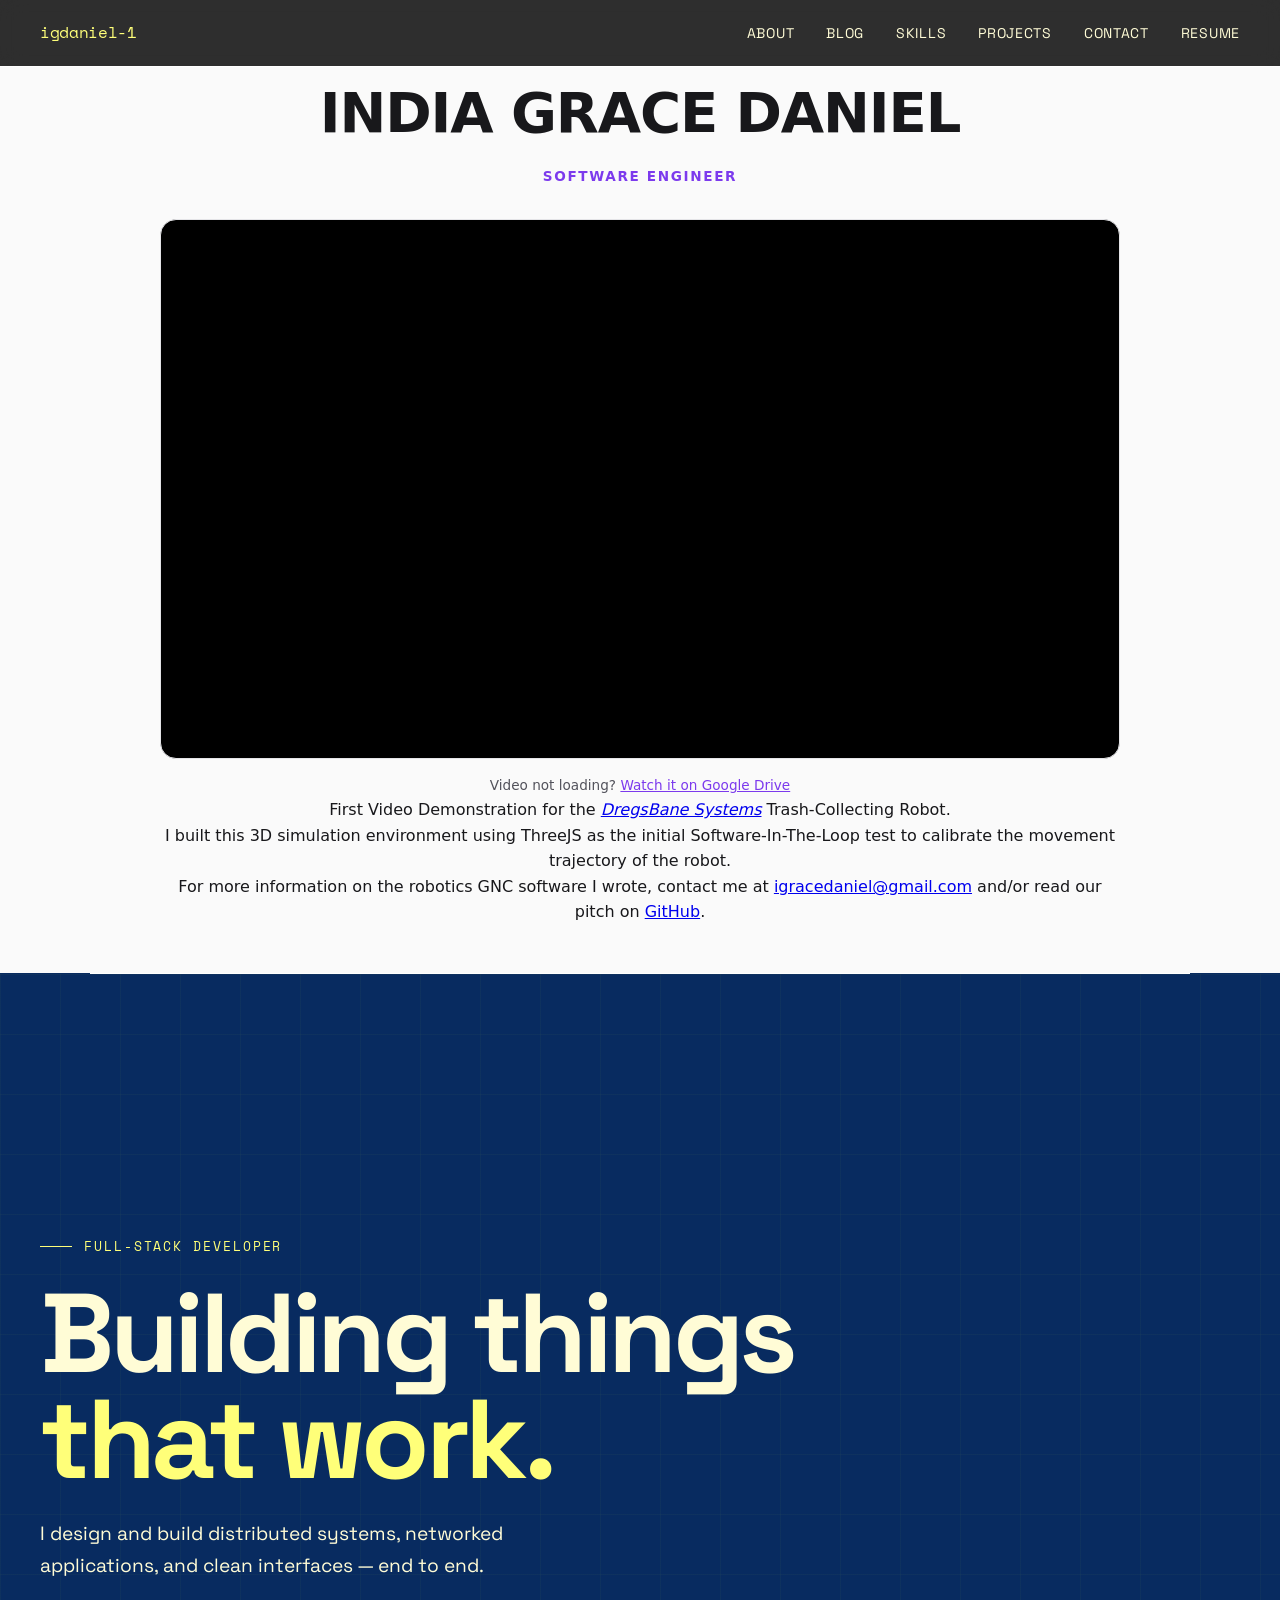
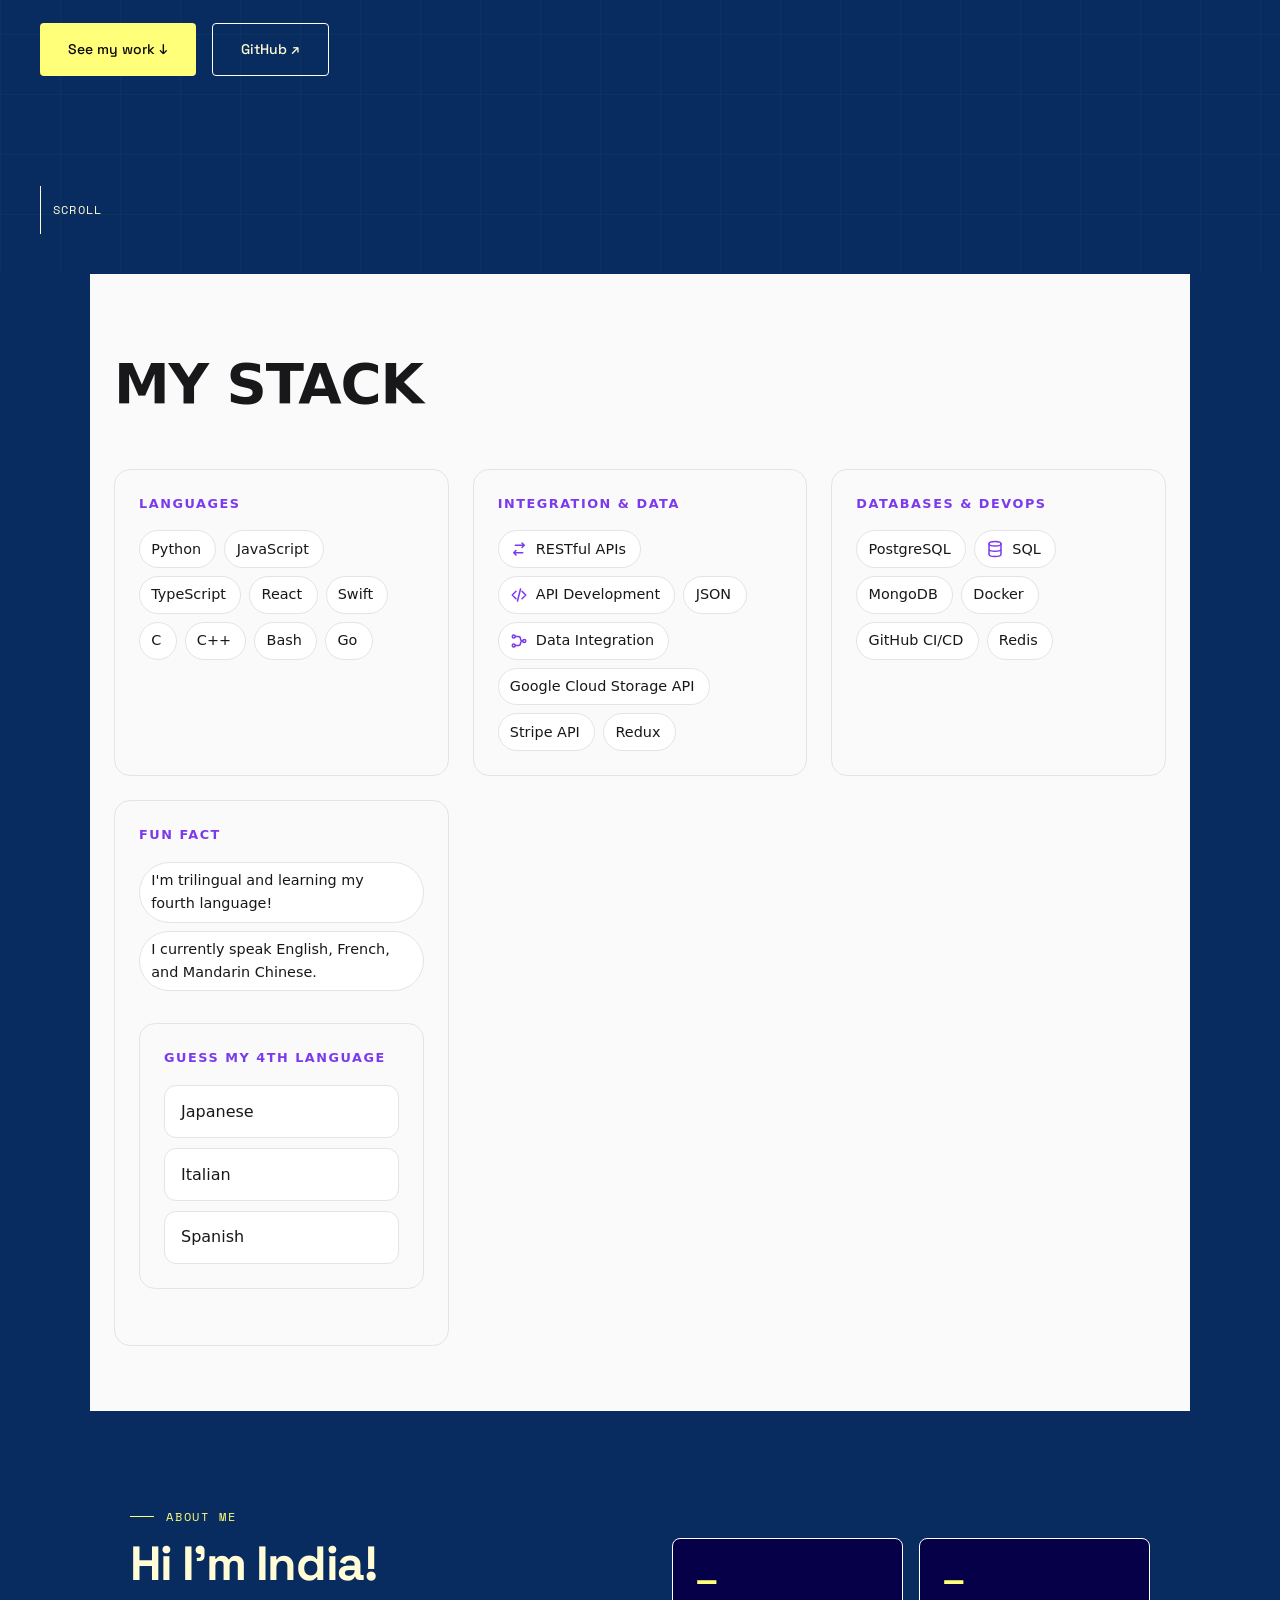
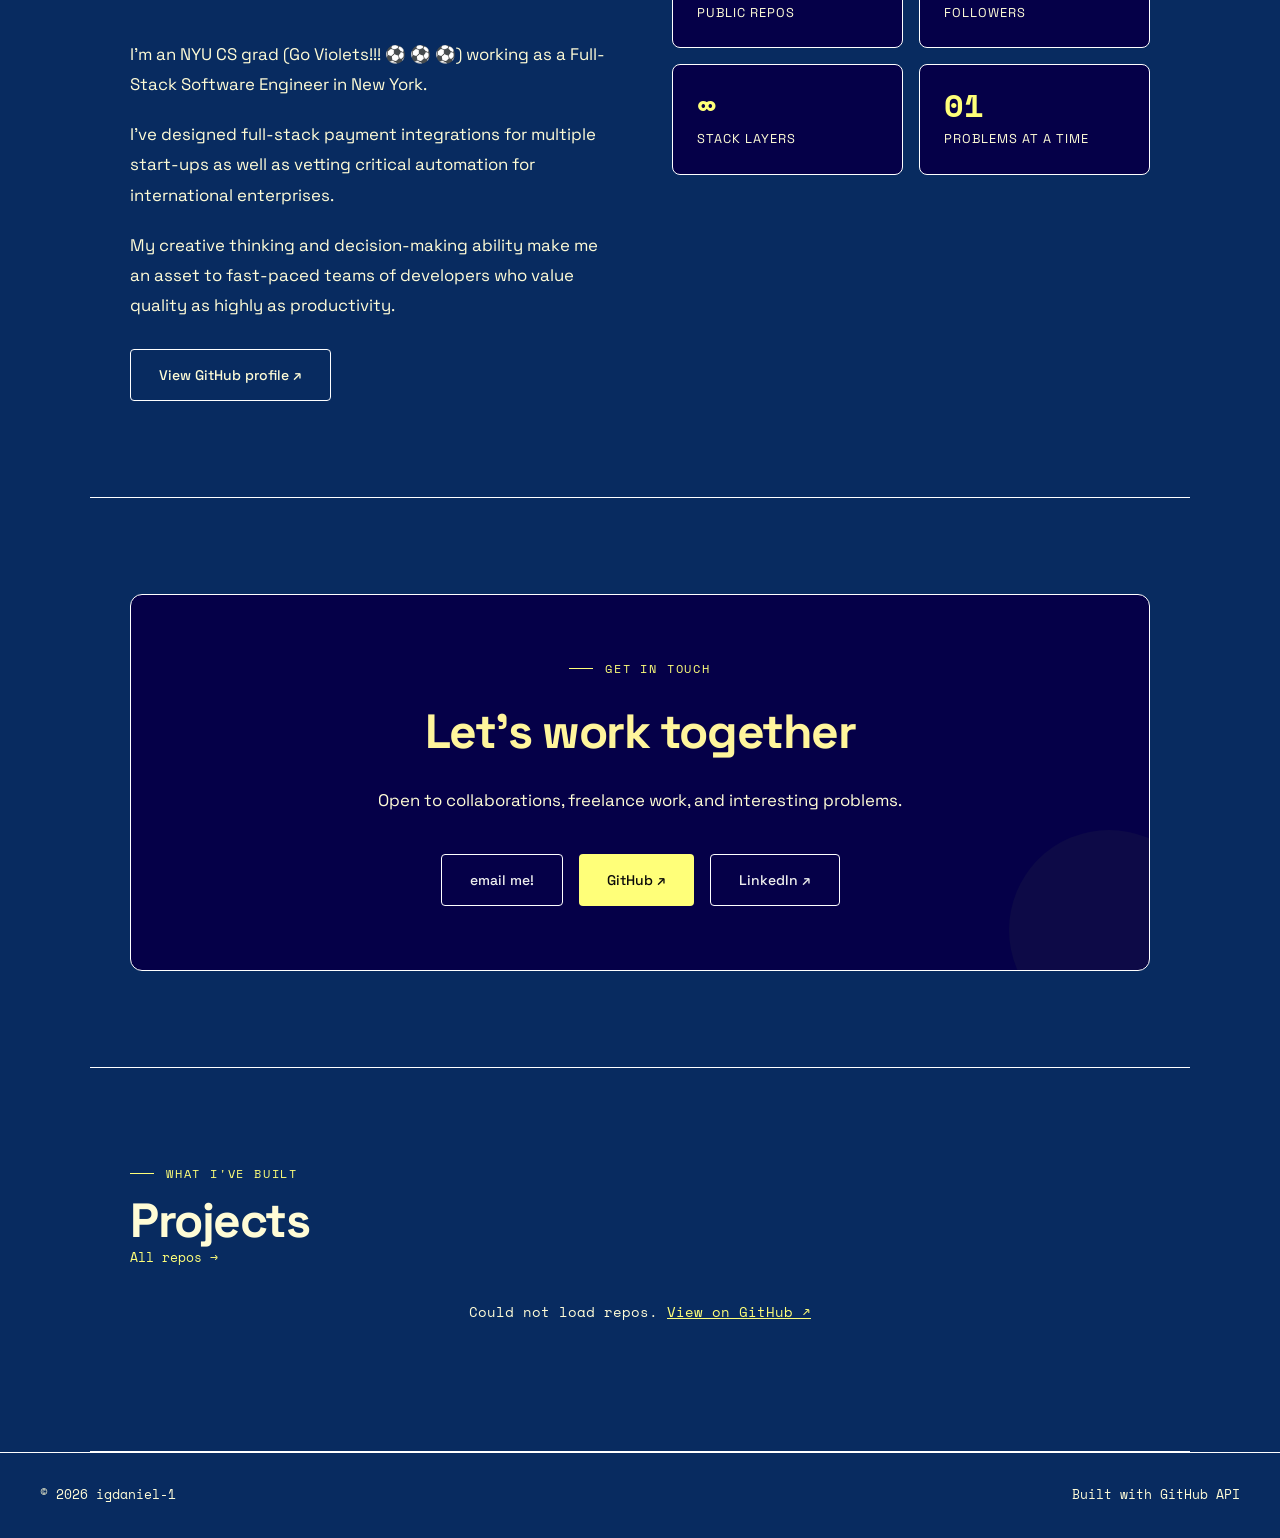
==== index.html @ 87505812 "added resume page and robo video description" ====
<!DOCTYPE html>
<html lang="en">
<head>
<meta charset="UTF-8">
<meta name="viewport" content="width=device-width, initial-scale=1.0">
<title>igdaniel — Full-Stack Developer</title>
<link rel="preconnect" href="https://fonts.googleapis.com">
<link href="https://fonts.googleapis.com/css2?family=Space+Grotesk:wght@300;400;500;700&family=Space+Mono:wght@400;700&display=swap" rel="stylesheet">
<link rel="stylesheet" href="styles.css">
</head>
<body>

<!-- NAV -->
<nav>
  <a class="nav-logo" href="#">igdaniel-1</a>
  <ul class="nav-links">
    <li><a href="#about">About</a></li>
    <li><a href="blog.html">Blog</a></li>
    <li><a href="#skills">Skills</a></li>
    <li><a href="#projects">Projects</a></li>
    <li><a href="#contact">Contact</a></li>
    <li><a href="resume.html">resume</a></li>
  </ul>
</nav>

<header class="video-header" id="top">
  <div class="video-header-inner">
    <h1 class="video-header-title">India Grace Daniel</h1>
    <p class="video-header-sub">Software Engineer</p>
    <!-- <p class="video-header-sub">Software Engineer, Full-Stack, Robotics, GNC, iOS</p> -->
    
    <div class="video-frame">
      <iframe
        src="https://drive.google.com/file/d/1ZAI_3dua75d0Xwmfe3DD2QVJDr9gwaKR/preview"
        title="Intro video"
        allow="autoplay; fullscreen"
        allowfullscreen
        loading="lazy"></iframe>
    </div>

    <p class="video-header-fallback">
      Video not loading?
      <a href="https://drive.google.com/file/d/1ZAI_3dua75d0Xwmfe3DD2QVJDr9gwaKR/view?usp=drive_link" target="_blank" rel="noopener">Watch it on Google Drive</a>
    </p>
    <div class="video-description">
      <p>
        First Video Demonstration for the <a href="/resume.html"><i>DregsBane Systems</i></a> Trash-Collecting Robot. 
      </p>
      <p>
        I built this 3D simulation environment using ThreeJS as the initial Software-In-The-Loop test 
        to calibrate the movement trajectory of the robot.
      </p>
      <p>
        For more information on the robotics GNC software I wrote, contact me at <a href="mailto:igracedaniel@email.com">igracedaniel@gmail.com</a>
        and/or read our pitch on <a href="https://github.com/DregsBane-Systems">GitHub</a>.
      </p>
    </div>
  </div>
</header>
<div class="divider"></div>

<!-- HERO -->
<section class="hero" style="max-width:100%; padding-top:8rem;">
  <div class="hero-grid-bg"></div>
  <div class="hero-content">
    <div class="hero-eyebrow">Full-Stack Developer</div>
    <h1 class="hero-name">
      Building things
      <span class="highlight">that work.</span>
    </h1>
    <p class="hero-tagline">
      I design and build distributed systems, networked applications, and clean interfaces — end to end.
    </p>
    <div class="hero-ctas">
      <a href="#projects" class="btn btn-primary">See my work ↓</a>
      <a href="https://github.com/igdaniel-1" target="_blank" rel="noopener" class="btn btn-outline">GitHub ↗</a>
    </div>
  </div>
  <div class="hero-scroll">
    <div class="scroll-line"></div>
    scroll
  </div>
</section>


<div class="divider"></div>


<section class="skills-section" id="skills">
  <h2 class="skills-title">My Stack</h2>

  <div class="skills-grid">
    <div class="skills-group">
      <h3>Languages</h3>
      <ul>
        <li><img src="https://cdn.simpleicons.org/python" alt="" loading="lazy" onerror="this.style.display='none'">Python</li>
        <li><img src="https://cdn.simpleicons.org/javascript" alt="" loading="lazy" onerror="this.style.display='none'">JavaScript</li>
        <li><img src="https://cdn.simpleicons.org/typescript" alt="" loading="lazy" onerror="this.style.display='none'">TypeScript</li>
        <li><img src="https://cdn.simpleicons.org/react" alt="" loading="lazy" onerror="this.style.display='none'">React</li>
        <li><img src="https://cdn.simpleicons.org/swift" alt="" loading="lazy" onerror="this.style.display='none'">Swift</li>
        <li><img src="https://cdn.simpleicons.org/c" alt="" loading="lazy" onerror="this.style.display='none'">C</li>
        <li><img src="https://cdn.simpleicons.org/cplusplus" alt="" loading="lazy" onerror="this.style.display='none'">C++</li>
        <li><img src="https://cdn.simpleicons.org/gnubash" alt="" loading="lazy" onerror="this.style.display='none'">Bash</li>
        <li><img src="https://cdn.simpleicons.org/go" alt="" loading="lazy" onerror="this.style.display='none'">Go</li>
      </ul>
    </div>

    <div class="skills-group">
      <h3>Integration &amp; Data</h3>
      <ul>
        <li>
          <svg class="sk-icon" viewBox="0 0 24 24" aria-hidden="true"><path d="M7 7h12m0 0-3-3m3 3-3 3M17 17H5m0 0 3-3m-3 3 3 3"/></svg>RESTful APIs
        </li>
        <li>
          <svg class="sk-icon" viewBox="0 0 24 24" aria-hidden="true"><path d="m8 7-5 5 5 5M16 7l5 5-5 5M14 4l-4 16"/></svg>API Development
        </li>
        <li><img class="sk-json" src="https://cdn.simpleicons.org/json/a1a1aa" alt="" loading="lazy" onerror="this.style.display='none'">JSON</li>
        <li>
          <svg class="sk-icon" viewBox="0 0 24 24" aria-hidden="true"><circle cx="5" cy="6" r="2"/><circle cx="5" cy="18" r="2"/><circle cx="19" cy="12" r="2"/><path d="M7 6h4a3 3 0 0 1 3 3v0a3 3 0 0 0 3 3h0M7 18h4a3 3 0 0 0 3-3v0a3 3 0 0 1 3-3"/></svg>Data Integration
        </li>
        <li><img src="https://cdn.simpleicons.org/googlecloud" alt="" loading="lazy" onerror="this.style.display='none'">Google Cloud Storage API</li>
        <li><img src="https://cdn.simpleicons.org/stripe" alt="" loading="lazy" onerror="this.style.display='none'">Stripe API</li>
        <li><img src="https://cdn.simpleicons.org/redux" alt="" loading="lazy" onerror="this.style.display='none'">Redux</li>
      </ul>
    </div>

    <div class="skills-group">
      <h3>Databases &amp; DevOps</h3>
      <ul>
        <li><img src="https://cdn.simpleicons.org/postgresql" alt="" loading="lazy" onerror="this.style.display='none'">PostgreSQL</li>
        <li>
          <svg class="sk-icon" viewBox="0 0 24 24" aria-hidden="true"><ellipse cx="12" cy="5" rx="8" ry="3"/><path d="M4 5v14c0 1.7 3.6 3 8 3s8-1.3 8-3V5M4 12c0 1.7 3.6 3 8 3s8-1.3 8-3"/></svg>SQL
        </li>
        <li><img src="https://cdn.simpleicons.org/mongodb" alt="" loading="lazy" onerror="this.style.display='none'">MongoDB</li>
        <li><img src="https://cdn.simpleicons.org/docker" alt="" loading="lazy" onerror="this.style.display='none'">Docker</li>
        <li><img src="https://cdn.simpleicons.org/githubactions" alt="" loading="lazy" onerror="this.style.display='none'">GitHub CI/CD</li>
        <li><img src="https://cdn.simpleicons.org/redis" alt="" loading="lazy" onerror="this.style.display='none'">Redis</li>
      </ul>
    </div>

    <div class="skills-group">
      <h3>Fun fact</h3>
      <ul>
        <li>I'm trilingual and learning my fourth language!</li>
        <li>
          I currently speak English, French, and Mandarin Chinese.
        </li>
      </ul>
      <div class="poll" id="poll">
            <h3 class="poll-question">Guess my 4th language</h3>

            <div class="poll-options" id="poll-options">
              <button type="button" class="poll-option">Japanese</button>
              <button type="button" class="poll-option" data-correct>Italian</button>
              <button type="button" class="poll-option">Spanish</button>
            </div>

            <div class="poll-result" id="poll-result" hidden role="status">Correct! Come Stai?</div>
          </div>
    </div>
  </div>
</section>

<div class="divider"></div>

<!-- ABOUT -->
<section id="about">
  <div class="section-label">About me</div>
  <div class="about-grid">
    <div class="about-text">
      <h2 class="section-title">Hi I'm India!</h2>
        <p>I'm an NYU CS grad (Go Violets!!! &#9917; &#9917; &#9917;) working as a Full-Stack Software Engineer in New York.</p>
        <p>I've designed full-stack payment integrations for multiple start-ups
          as well as vetting critical automation for international enterprises.</p>
          <p>My creative thinking and decision-making ability make me an asset to fast-paced teams of developers who value quality as highly as productivity. </p>
      <a href="https://github.com/igdaniel-1" target="_blank" rel="noopener" class="btn btn-outline" style="margin-top:0.5rem;">View GitHub profile ↗</a>
    </div>
    <div class="about-stats">
      <div class="stat-card">
        <div class="stat-number" id="repo-count">—</div>
        <div class="stat-label">Public repos</div>
      </div>
      <div class="stat-card">
        <div class="stat-number" id="follower-count">—</div>
        <div class="stat-label">Followers</div>
      </div>
      <div class="stat-card">
        <div class="stat-number">∞</div>
        <div class="stat-label">Stack layers</div>
      </div>
      <div class="stat-card">
        <div class="stat-number">01</div>
        <div class="stat-label">Problems at a time</div>
      </div>
    </div>
  </div>
</section>


<div class="divider"></div>
<!-- CONTACT -->
<section id="contact">
  <div class="contact-inner">
    <div class="section-label" style="justify-content:center; margin-bottom:1rem;">Get in touch</div>
    <h2 id="workTogether">Let's work together</h2>
    <p>Open to collaborations, freelance work, and interesting problems.</p>
    <div class="contact-links">
      <a href="mailto:igracedaniel@email.com" id="emailButton" class="btn btn-outline">email me!</a>
      <a href="https://github.com/igdaniel-1" target="_blank" rel="noopener" class="btn btn-primary">GitHub ↗</a>
      <a href="https://www.linkedin.com/in/india-grace-daniel/" id='linkedInButton' class="btn btn-outline">LinkedIn ↗</a>
    </div>
  </div>
</section>
<!-- SKILLS
<section id="skills">
  <div class="section-label">What I use</div>
  <h2 class="section-title">Skills</h2>
  <div class="skills-grid">
    <div class="skill-group">
      <div class="skill-group-title">Frontend</div>
      <div class="skill-tags">
        <span class="skill-tag">HTML / CSS</span>
        <span class="skill-tag">JavaScript</span>
        <span class="skill-tag">React</span>
        <span class="skill-tag">Responsive design</span>
      </div>
    </div>
    <div class="skill-group">
      <div class="skill-group-title">Backend</div>
      <div class="skill-tags">
        <span class="skill-tag">Python</span>
        <span class="skill-tag">Node.js</span>
        <span class="skill-tag">Express</span>
        <span class="skill-tag">REST APIs</span>
        <span class="skill-tag">Sockets</span>
        <span class="skill-tag">Distributed systems</span>
      </div>
    </div>
    <div class="skill-group">
      <div class="skill-group-title">Systems</div>
      <div class="skill-tags">
        <span class="skill-tag">Client-Server Architecture</span>
        <span class="skill-tag">State Machines</span>
        <span class="skill-tag">Indexing</span>
        <span class="skill-tag">Multithreading</span>
      </div>
    </div>
    <div class="skill-group">
      <div class="skill-group-title">Databases and DevOps</div>
      <div class="skill-tags">
        <span class="skill-tag">Git / GitHub</span>
        <span class="skill-tag">Docker</span>
        <span class="skill-tag">MongoDB</span>
        <span class="skill-tag">SQL</span>
        <span class="skill-tag">Linux</span>
      </div>
    </div>
  </div>
</section> -->

<div class="divider"></div>

<!-- PROJECTS -->
<section id="projects">
  <div class="section-label">What I've built</div>
  <div class="projects-header">
    <h2 class="section-title">Projects</h2>
    <a class="view-all" href="https://github.com/igdaniel-1?tab=repositories" target="_blank" rel="noopener">All repos →</a>
  </div>
  <div class="projects-grid" id="projects-grid">
    <div class="loading-msg">Fetching repos from GitHub...</div>
  </div>
</section>

<div class="divider"></div>



<!-- FOOTER -->
<footer>
  <span>© 2026 igdaniel-1</span>
  <a href="https://github.com/igdaniel-1" target="_blank" rel="noopener">Built with GitHub API</a>
</footer>

<script>
const GITHUB_USER = 'igdaniel-1';

const LANG_COLORS = {
  Python: '#3572A5',
  JavaScript: '#f1e05a',
  TypeScript: '#3178c6',
  HTML: '#e34c26',
  CSS: '#563d7c',
  Go: '#00ADD8',
  Rust: '#dea584',
  Java: '#b07219',
  'C++': '#f34b7d',
  C: '#555555',
  Shell: '#89e051',
};

async function fetchGitHub() {
  try {
    const [userRes, reposRes] = await Promise.all([
      fetch(`https://api.github.com/users/${GITHUB_USER}`),
      fetch(`https://api.github.com/users/${GITHUB_USER}/repos?sort=updated&per_page=12`)
    ]);
    const user = await userRes.json();
    const repos = await reposRes.json();

    document.getElementById('repo-count').textContent = user.public_repos ?? '—';
    document.getElementById('follower-count').textContent = user.followers ?? '—';

    renderProjects(repos);
  } catch (e) {
    document.getElementById('projects-grid').innerHTML =
      '<div class="loading-msg">Could not load repos. <a href="https://github.com/igdaniel-1?tab=repositories" target="_blank" style="color:var(--accent)">View on GitHub ↗</a></div>';
  }
}

function renderProjects(repos) {
  const grid = document.getElementById('projects-grid');
  if (!repos || !repos.length) {
    grid.innerHTML = '<div class="loading-msg">No public repos found.</div>';
    return;
  }

  const projectIcons = ['⚡', '🔧', '🌐', '📡', '🔬', '🛠', '📦', '&#127775'];

  grid.innerHTML = repos.filter(r => !r.fork).map((repo, i) => {
    const lang = repo.language || '';
    const color = LANG_COLORS[lang] || '#888';
    const icon = projectIcons[i % projectIcons.length];
    const desc = repo.description || 'No description provided.';
    const stars = repo.stargazers_count;
    const url = repo.html_url;

    return `
      <a class="project-card" href="${url}" target="_blank" rel="noopener">
        <div class="project-card-top">
          <span class="project-icon">${icon}</span>
          <span class="project-card-arrow">↗</span>
        </div>
        <div class="project-name">${repo.name}</div>
        <div class="project-desc">${desc}</div>
        <div class="project-meta">
          ${lang ? `<span class="project-lang"><span class="lang-dot" style="background:${color}"></span>${lang}</span>` : ''}
        </div>
      </a>
    `;
  }).join('');
}

fetchGitHub();
</script>
<script>
  (function () {
    var options = document.getElementById("poll-options");
    var result = document.getElementById("poll-result");

    options.addEventListener("click", function (e) {
      var btn = e.target.closest(".poll-option");
      if (!btn || btn.classList.contains("wrong")) return;

      if (btn.hasAttribute("data-correct")) {
        // Swap the options container for the "Correct" text box
        options.hidden = true;
        options.style.display = "none";
        result.hidden = false;
      } else {
        btn.classList.add("wrong"); // wrong pick: dim it, let them try again
      }
    });
  })();
</script>
</body>
</html>
---- styles.css ----
*, *::before, *::after { box-sizing: border-box; margin: 0; padding: 0; }

  :root {
    --bg: #082b60; 
    /* light blue: #a1dff0; */
    /* prev background color: #91cdde; */
    --surface: #050048;
    --border: #ffffff;
    /* --accent: #f9759b;  <- good salmony pink */
    /* #fd366e; <- good hot pink */
    --accent: #ffff79;
    --accent2: #a1dff0;
    --text: #fffcd6;
    /* #f7f7f7; */

    --muted: #fffcd6;
    --sans: 'Space Grotesk', sans-serif;
    --mono: 'Space Mono', monospace;
  }

  html { scroll-behavior: smooth; }

  body {
    background: var(--bg);
    color: var(--text);
    font-family: var(--sans);
    font-size: 16px;
    line-height: 1.6;
    overflow-x: hidden;
  }

  /* NAV */
  nav {
    position: fixed;
    top: 0; left: 0; right: 0;
    z-index: 100;
    display: flex;
    justify-content: space-between;
    align-items: center;
    padding: 1.25rem 2.5rem;
    border-bottom: 1px solid var(--border);
    background: rgba(10,10,10,0.85);
    backdrop-filter: blur(12px);
  }

  .nav-logo {
    font-family: var(--mono);
    font-size: 1rem;
    color: var(--accent);
    text-decoration: none;
    letter-spacing: -0.02em;
  }

  .nav-links {
    display: flex;
    gap: 2rem;
    list-style: none;
  }

  .nav-links a {
    color: var(--muted);
    text-decoration: none;
    font-size: 0.875rem;
    letter-spacing: 0.05em;
    text-transform: uppercase;
    transition: color 0.2s;
  }

  .nav-links a:hover { color: #eeeeee; }

  /* HERO */
  .hero {
    min-height: 100vh;
    display: flex;
    align-items: center;
    padding: 8rem 2.5rem 4rem;
    position: relative;
    overflow: hidden;
  }

  .hero-grid-bg {
    position: absolute;
    inset: 0;
    background-image:
      linear-gradient(rgba(200,241,53,0.03) 1px, transparent 1px),
      linear-gradient(90deg, rgba(200,241,53,0.03) 1px, transparent 1px);
    background-size: 60px 60px;
    pointer-events: none;
  }

  .hero-content {
    max-width: 900px;
    position: relative;
    z-index: 1;
  }

  .hero-eyebrow {
    font-family: var(--mono);
    font-size: 0.8rem;
    color: var(--accent);
    letter-spacing: 0.15em;
    text-transform: uppercase;
    margin-bottom: 1.5rem;
    display: flex;
    align-items: center;
    gap: 0.75rem;
  }

  .hero-eyebrow::before {
    content: '';
    display: inline-block;
    width: 32px;
    height: 1px;
    background: var(--accent);
  }

  h1.hero-name {
    font-size: clamp(3.5rem, 9vw, 7rem);
    font-weight: 700;
    line-height: 0.95;
    letter-spacing: -0.04em;
    margin-bottom: 1.5rem;
  }

  .hero-name .highlight {
    color: var(--accent);
    display: block;
  }

  .hero-tagline {
    font-size: 1.2rem;
    color: var(--muted);
    max-width: 520px;
    margin-bottom: 2.5rem;
    line-height: 1.7;
  }

  .hero-ctas {
    display: flex;
    gap: 1rem;
    flex-wrap: wrap;
  }

  .btn {
    display: inline-flex;
    align-items: center;
    gap: 0.5rem;
    padding: 0.875rem 1.75rem;
    font-family: var(--sans);
    font-size: 0.875rem;
    font-weight: 500;
    text-decoration: none;
    border-radius: 4px;
    transition: all 0.2s;
    cursor: pointer;
    border: none;
  }

  .btn-primary {
    background: var(--accent);
    color: #0a0a0a;
  }

  .btn-primary:hover {
    background: #da4900;
    /* prev hover color: #f9759b; */
    transform: translateY(-1px);
  }

  .btn-outline {
    background: transparent;
    color: var(--text);
    border: 1px solid var(--border);
  }

  .btn-outline:hover {
    border-color: #da4900;
    color: #da4900;
    transform: translateY(-1px);
  }
  #emailButton{
    color: #eeeeee;
  }
  #emailButton:hover{
    background-color: #FFFF79;
    color: #da4900;
  }
  #linkedInButton{
    color: #eeeeee;
  }
  #linkedInButton:hover{
    /* 0072b1 */
    border-color: #ffffff;
    background-color:#0072b1;
  }

  .hero-scroll {
    position: absolute;
    bottom: 2.5rem;
    left: 2.5rem;
    display: flex;
    align-items: center;
    gap: 0.75rem;
    color: var(--muted);
    font-size: 0.75rem;
    font-family: var(--mono);
    letter-spacing: 0.1em;
    text-transform: uppercase;
  }

  .scroll-line {
    width: 1px;
    height: 48px;
    background: var(--muted);
    animation: scrollPulse 2s ease-in-out infinite;
  }

  @keyframes scrollPulse {
    0%, 100% { opacity: 0.3; transform: scaleY(1); }
    50% { opacity: 1; transform: scaleY(0.7); }
  }

  /* SECTIONS */
  section {
    padding: 6rem 2.5rem;
    max-width: 1100px;
    margin: 0 auto;
  }

  .section-label {
    font-family: var(--mono);
    font-size: 0.75rem;
    color: var(--accent);
    letter-spacing: 0.15em;
    text-transform: uppercase;
    margin-bottom: 0.75rem;
    display: flex;
    align-items: center;
    gap: 0.75rem;
  }

  .section-label::before {
    content: '';
    display: inline-block;
    width: 24px;
    height: 1px;
    background: var(--accent);
  }

  h2.section-title {
    font-size: clamp(2rem, 4vw, 3rem);
    font-weight: 700;
    letter-spacing: -0.03em;
    margin-bottom: 3rem;
    line-height: 1.1;
  }

  .divider {
    width: 100%;
    height: 1px;
    background: var(--border);
    margin: 0 2.5rem;
    max-width: 1100px;
    margin-left: auto;
    margin-right: auto;
  }

  /* ABOUT */
  .about-grid {
    display: grid;
    grid-template-columns: 1fr 1fr;
    gap: 4rem;
    align-items: start;
  }

  .about-text p {
    color: var(--muted);
    margin-bottom: 1.25rem;
    font-size: 1.05rem;
    line-height: 1.8;
  }

  .about-text p strong {
    color: var(--text);
    font-weight: 500;
  }

  .about-stats {
    display: grid;
    grid-template-columns: 1fr 1fr;
    gap: 1rem;
  }

  .stat-card {
    border: 1px solid var(--border);
    border-radius: 8px;
    padding: 1.5rem;
    background: var(--surface);
  }

  .stat-number {
    font-size: 2rem;
    font-weight: 700;
    color: var(--accent);
    font-family: var(--mono);
    line-height: 1;
    margin-bottom: 0.5rem;
  }

  .stat-label {
    font-size: 0.8rem;
    color: var(--muted);
    text-transform: uppercase;
    letter-spacing: 0.08em;
  }

  /* SKILLS */
  .skills-section {
    --sk-bg: #0b0b0f;
    --sk-fg: #f4f4f5;
    --sk-muted: #a1a1aa;
    --sk-border: #27272a;
    --sk-chip: #17171c;
    --sk-accent: #a78bfa;
    background: var(--sk-bg);
    color: var(--sk-fg);
    padding: 4rem 1.5rem;
    font-family: system-ui, -apple-system, "Segoe UI", Roboto, sans-serif;
  }
  @media (prefers-color-scheme: light) {
    :root:not([data-theme="dark"]) .skills-section {
      --sk-bg: #fafafa; --sk-fg: #18181b; --sk-muted: #52525b;
      --sk-border: #e4e4e7; --sk-chip: #ffffff; --sk-accent: #7c3aed;
    }
  }
  .skills-title {
    max-width: 1100px;
    margin: 0 auto 2.5rem;
    font-size: clamp(2rem, 6vw, 3.5rem);
    font-weight: 800;
    letter-spacing: -0.02em;
    text-transform: uppercase;
  }
  .skills-grid {
    max-width: 1100px;
    margin: 0 auto;
    display: grid;
    grid-template-columns: repeat(auto-fit, minmax(260px, 1fr));
    gap: 1.5rem;
  }
  .skills-group {
    border: 1px solid var(--sk-border);
    border-radius: 16px;
    padding: 1.5rem;
  }
  .skills-group h3 {
    margin: 0 0 1rem;
    font-size: 0.8rem;
    font-weight: 600;
    letter-spacing: 0.12em;
    text-transform: uppercase;
    color: var(--sk-accent);
  }
  .skills-group ul {
    list-style: none;
    margin: 0;
    padding: 0;
    display: flex;
    flex-wrap: wrap;
    gap: 0.5rem;
  }
  .skills-group li {
    display: inline-flex;
    align-items: center;
    gap: 0.5rem;
    background: var(--sk-chip);
    border: 1px solid var(--sk-border);
    border-radius: 999px;
    padding: 0.4rem 0.9rem 0.4rem 0.7rem;
    font-size: 0.9rem;
    color: var(--sk-fg);
    transition: border-color 0.2s, transform 0.2s;
  }
  .skills-group li:hover {
    border-color: var(--sk-accent);
    transform: translateY(-2px);
  }
  .skills-group li img,
  .skills-group li .sk-icon {
    width: 18px;
    height: 18px;
    flex-shrink: 0;
  }
  .sk-icon {
    fill: none;
    stroke: var(--sk-accent);
    stroke-width: 2;
    stroke-linecap: round;
    stroke-linejoin: round;
  }
  /* .skills-grid {
    display: grid;
    grid-template-columns: repeat(auto-fit, minmax(220px, 1fr));
    gap: 1rem;
  }

  .skill-group {
    border: 1px solid var(--border);
    border-radius: 8px;
    padding: 1.5rem;
    background: var(--surface);
    transition: border-color 0.2s;
  }

  .skill-group:hover {
    border-color: var(--accent2);
  }

  .skill-group-title {
    font-family: var(--mono);
    font-size: 0.75rem;
    color: var(--accent2);
    letter-spacing: 0.1em;
    text-transform: uppercase;
    margin-bottom: 1rem;
  }

  .skill-tags {
    display: flex;
    flex-wrap: wrap;
    gap: 0.5rem;
  }

  .skill-tag {
    background: rgba(124,106,247,0.1);
    /* color: var(--text); */
    /* color: #eeeeee;
    border: 1px solid rgba(124,106,247,0.2);
    border-radius: 4px;
    padding: 0.3rem 0.7rem;
    font-size: 0.8rem; */
  /* } */ */

  /* PROJECTS */
  .projects-header {
    display: flex;
    justify-content: space-between;
    align-items: flex-end;
    margin-bottom: 2rem;
  }

  .projects-header h2 { margin-bottom: 0; }

  .view-all {
    font-family: var(--mono);
    font-size: 0.8rem;
    color: var(--accent);
    text-decoration: none;
    display: flex;
    align-items: center;
    gap: 0.4rem;
    transition: gap 0.2s;
  }

  .view-all:hover { gap: 0.7rem; }

  .projects-grid {
    display: grid;
    grid-template-columns: repeat(auto-fill, minmax(300px, 1fr));
    gap: 1.25rem;
  }

  .project-card {
    border: 1px solid var(--border);
    border-radius: 8px;
    padding: 1.75rem;
    background: var(--surface);
    text-decoration: none;
    color: inherit;
    display: flex;
    flex-direction: column;
    gap: 0.75rem;
    transition: border-color 0.2s, transform 0.2s;
    position: relative;
    overflow: hidden;
  }

  .project-card::before {
    content: '';
    position: absolute;
    top: 0; left: 0; right: 0;
    height: 2px;
    background: var(--accent);
    transform: scaleX(0);
    transform-origin: left;
    transition: transform 0.3s ease;
  }

  .project-card:hover {
    border-color: #333;
    transform: translateY(-3px);
  }

  .project-card:hover::before {
    transform: scaleX(1);
  }

  .project-card-top {
    display: flex;
    justify-content: space-between;
    align-items: flex-start;
  }

  .project-icon {
    font-size: 1.4rem;
    line-height: 1;
  }

  .project-card-arrow {
    color: var(--muted);
    font-size: 1.2rem;
    transition: color 0.2s, transform 0.2s;
  }

  .project-card:hover .project-card-arrow {
    color: var(--accent);
    transform: translate(2px, -2px);
  }

  .project-name {
    font-size: 1.1rem;
    font-weight: 500;
    /* color: var(--text); */
    color:#a1dff0
  }

  .project-desc {
    font-size: 0.875rem;
    color: var(--muted);
    line-height: 1.65;
    flex: 1;
  }

  .project-meta {
    display: flex;
    align-items: center;
    gap: 1rem;
    margin-top: 0.5rem;
  }

  .project-lang {
    display: flex;
    align-items: center;
    gap: 0.4rem;
    font-size: 0.8rem;
    color: var(--muted);
    font-family: var(--mono);
  }

  .lang-dot {
    width: 10px;
    height: 10px;
    border-radius: 50%;
    background: #3572A5;
  }

  .project-stars {
    font-size: 0.8rem;
    color: var(--muted);
    font-family: var(--mono);
    display: flex;
    align-items: center;
    gap: 0.3rem;
  }

  .loading-msg {
    color: var(--muted);
    font-family: var(--mono);
    font-size: 0.875rem;
    padding: 2rem;
    text-align: center;
    grid-column: 1 / -1;
  }

  /* CONTACT */
  .contact-inner {
    border: 1px solid var(--border);
    border-radius: 12px;
    padding: 4rem;
    background: var(--surface);
    text-align: center;
    position: relative;
    overflow: hidden;
  }

  #workTogether{
    color:#fff59c;
  }

  .contact-inner::after {
    content: '';
    position: absolute;
    bottom: -60px;
    right: -60px;
    width: 200px;
    height: 200px;
    border-radius: 50%;
    background: rgba(200,241,53,0.04);
    pointer-events: none;
  }

  .contact-inner h2 {
    font-size: clamp(2rem, 4vw, 3rem);
    font-weight: 700;
    letter-spacing: -0.03em;
    margin-bottom: 1rem;
  }

  .contact-inner p {
    color: var(--muted);
    margin-bottom: 2.5rem;
    font-size: 1.05rem;
  }

  .contact-links {
    display: flex;
    gap: 1rem;
    justify-content: center;
    flex-wrap: wrap;
  }
/* POLL */
  .poll {
    --pl-bg: #0b0b0f;
    --pl-fg: #f4f4f5;
    --pl-border: #27272a;
    --pl-chip: #17171c;
    --pl-accent: #a78bfa;
    --pl-good: #22c55e;
    --pl-bad: #ef4444;
    max-width: 480px;
    margin: 2rem auto;
    padding: 1.5rem;
    background: var(--pl-bg);
    color: var(--pl-fg);
    border: 1px solid var(--pl-border);
    border-radius: 16px;
    font-family: system-ui, -apple-system, "Segoe UI", Roboto, sans-serif;
  }
  @media (prefers-color-scheme: light) {
    :root:not([data-theme="dark"]) .poll {
      --pl-bg: #fafafa; --pl-fg: #18181b; --pl-border: #e4e4e7; --pl-chip: #ffffff;
      --pl-accent: #7c3aed; --pl-good: #16a34a; --pl-bad: #dc2626;
    }
  }
  .poll-question { margin: 0 0 1rem; font-size: 1.15rem; }
  .poll-options { display: flex; flex-direction: column; gap: 0.6rem; }
  .poll-option {
    text-align: left;
    padding: 0.8rem 1rem;
    font: inherit;
    color: inherit;
    background: var(--pl-chip);
    border: 1px solid var(--pl-border);
    border-radius: 12px;
    cursor: pointer;
    transition: border-color 0.2s, transform 0.2s;
  }
  .poll-option:hover { border-color: var(--pl-accent); transform: translateY(-1px); }
  .poll-option.wrong { border-color: var(--pl-bad); opacity: 0.6; cursor: not-allowed; }
  .poll-result {
    padding: 1.2rem;
    text-align: center;
    font-size: 1.25rem;
    font-weight: 700;
    color: var(--pl-good);
    border: 1px solid var(--pl-good);
    border-radius: 12px;
  }
  .poll-result[hidden] { display: none; }


  /* VIDEO PLAYER */
.video-header {
    --vh-bg: #0b0b0f;
    --vh-fg: #f4f4f5;
    --vh-muted: #a1a1aa;
    --vh-border: #27272a;
    --vh-accent: #a78bfa;
    background: var(--vh-bg);
    color: var(--vh-fg);
    padding: 3rem 1.5rem;
    font-family: system-ui, -apple-system, "Segoe UI", Roboto, sans-serif;
  }
  @media (prefers-color-scheme: light) {
    :root:not([data-theme="dark"]) .video-header {
      --vh-bg: #fafafa; --vh-fg: #18181b; --vh-muted: #52525b;
      --vh-border: #e4e4e7; --vh-accent: #7c3aed;
    }
  }
  .video-header-inner {
    max-width: 960px;
    margin: 0 auto;
    text-align: center;
  }
  .video-header-title {
    margin: 0;
    margin-top: 20px;
    font-size: clamp(2rem, 6vw, 3.5rem);
    font-weight: 800;
    letter-spacing: -0.02em;
    text-transform: uppercase;
  }
  .video-header-sub {
    margin: 0.5rem 0 2rem;
    color: var(--vh-accent);
    font-size: 0.85rem;
    font-weight: 600;
    letter-spacing: 0.12em;
    text-transform: uppercase;
  }
  .video-frame {
    position: relative;
    width: 100%;
    aspect-ratio: 16 / 9;
    border: 1px solid var(--vh-border);
    border-radius: 16px;
    overflow: hidden;
    background: #000;
  }
  .video-frame iframe {
    position: absolute;
    inset: 0;
    width: 100%;
    height: 100%;
    border: 0;
  }
  .video-header-fallback {
    margin: 1rem 0 0;
    font-size: 0.85rem;
    color: var(--vh-muted);
  }
  .video-header-fallback a { color: var(--vh-accent); }


  /* FOOTER */
  footer {
    border-top: 1px solid var(--border);
    padding: 2rem 2.5rem;
    display: flex;
    justify-content: space-between;
    align-items: center;
    color: var(--muted);
    font-size: 0.8rem;
    font-family: var(--mono);
  }

  footer a {
    color: var(--muted);
    text-decoration: none;
    transition: color 0.2s;
  }

  footer a:hover { color: var(--accent); }

  /* RESPONSIVE */
  @media (max-width: 768px) {
    nav { padding: 1rem 1.25rem; }
    .nav-links { gap: 1.25rem; }
    .hero { padding: 6rem 1.25rem 3rem; }
    section { padding: 4rem 1.25rem; }
    .about-grid { grid-template-columns: 1fr; gap: 2.5rem; }
    .contact-inner { padding: 2.5rem 1.5rem; }
    footer { flex-direction: column; gap: 0.75rem; text-align: center; }
  }





/* BLOG */

#blog-header{
  margin-bottom: 20px;
}
.blog-post-title{
  text-decoration: wavy;
  font-size:180%;
}
.individual-blog-post img{
  width: 100%;
  height: 80%;
}

.individual-blog-post{
  margin-top: 20px;
}
.blog-post-content p{
  margin-bottom: 15px;
}
.blog-post-content b{
  color:#ffbd2e
}
.blog-post-content a{
  color:#ffbd2e
}
.beg-of-post-img{
  width: 20%;
  justify-self: baseline;
}
#blogEmailButton{
  margin-top: 20px;
}
#blogEmailButton:hover{
  color:#fffcd6;
  background-color: #da4900;
  outline-color: #fffcd6;
}
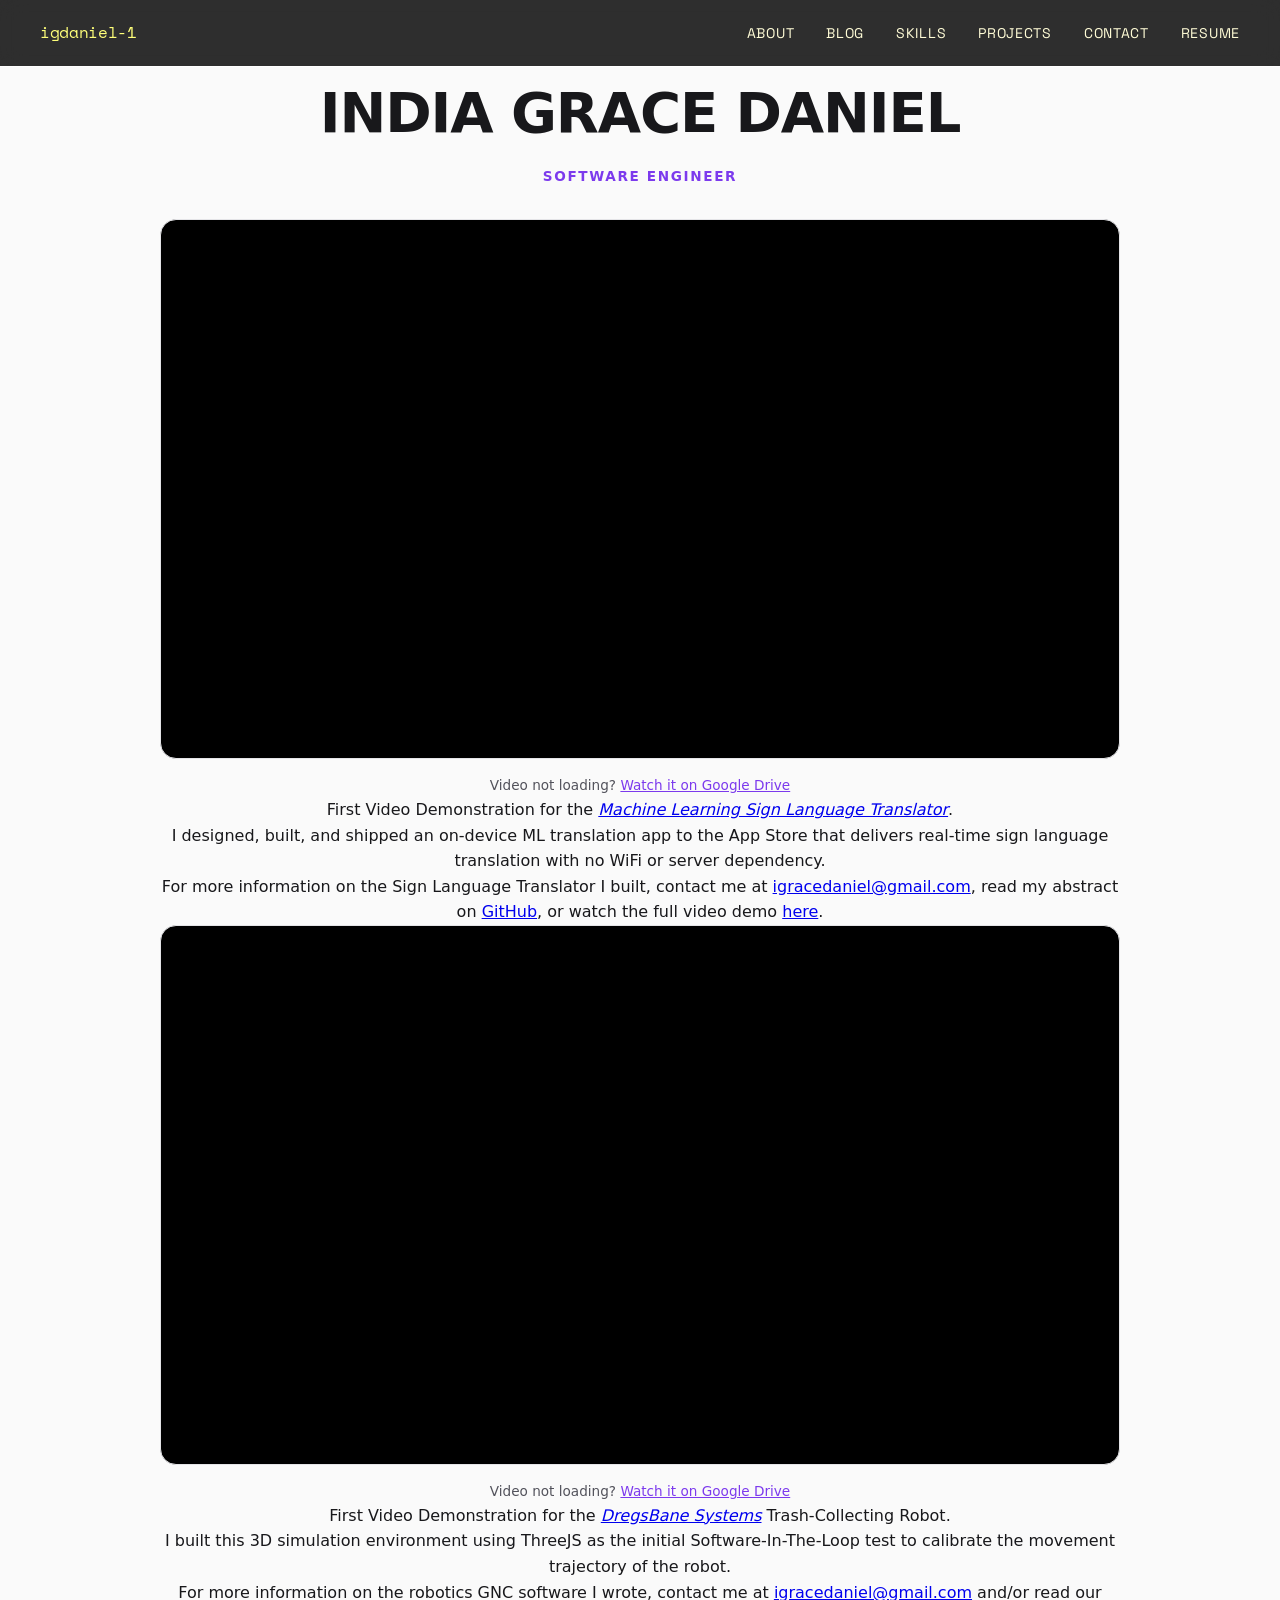
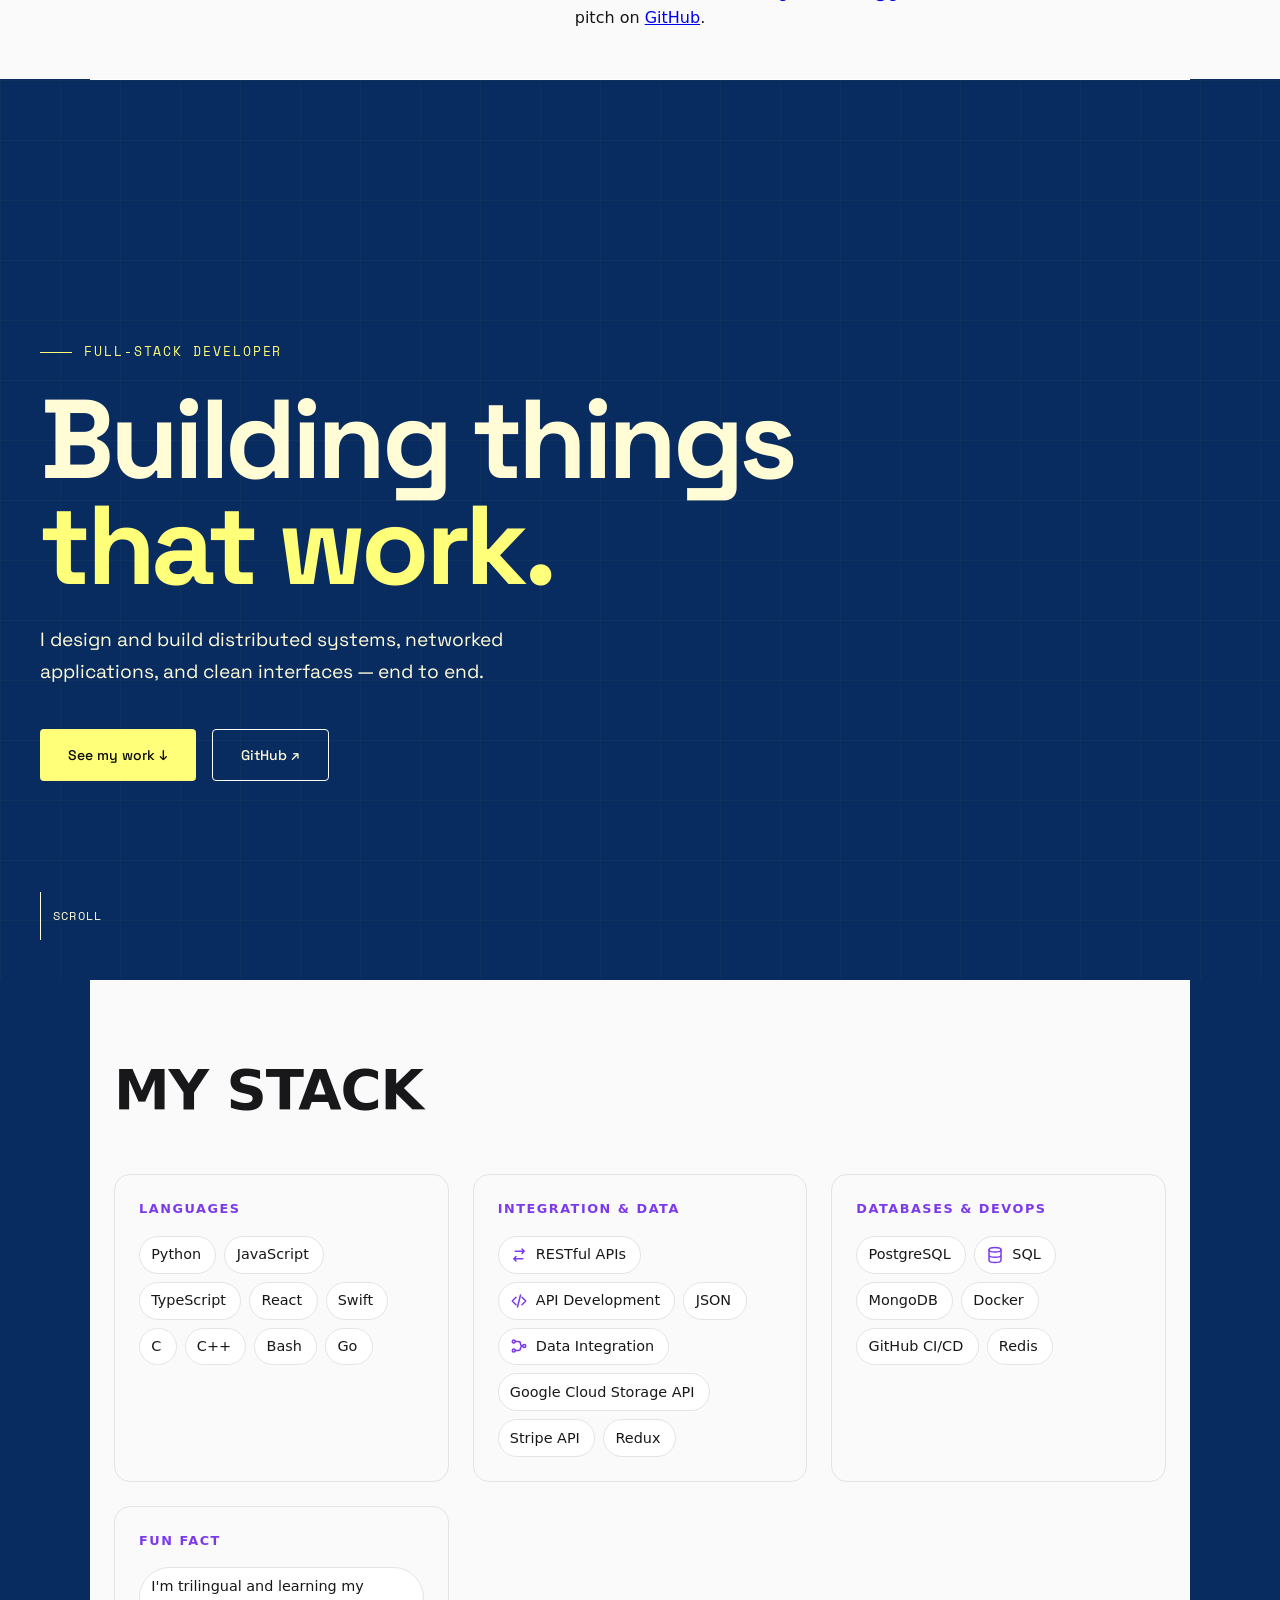
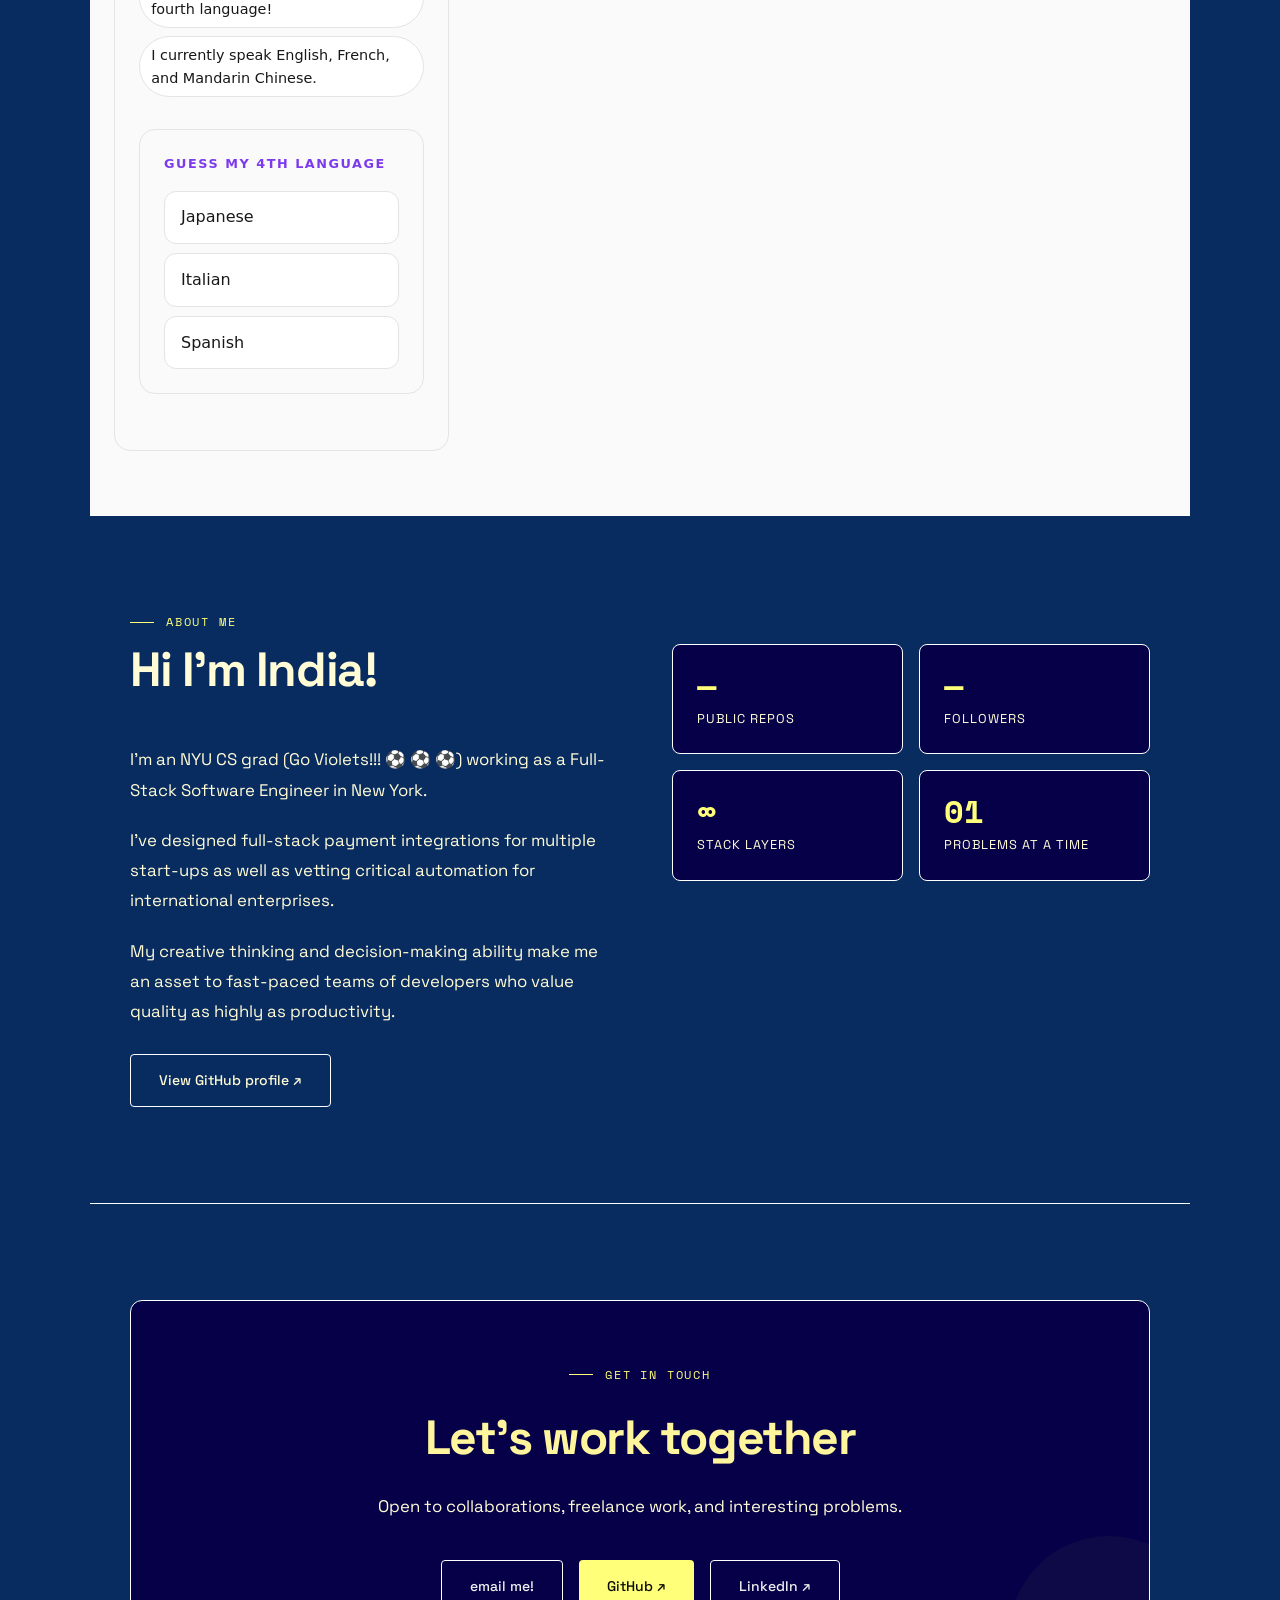
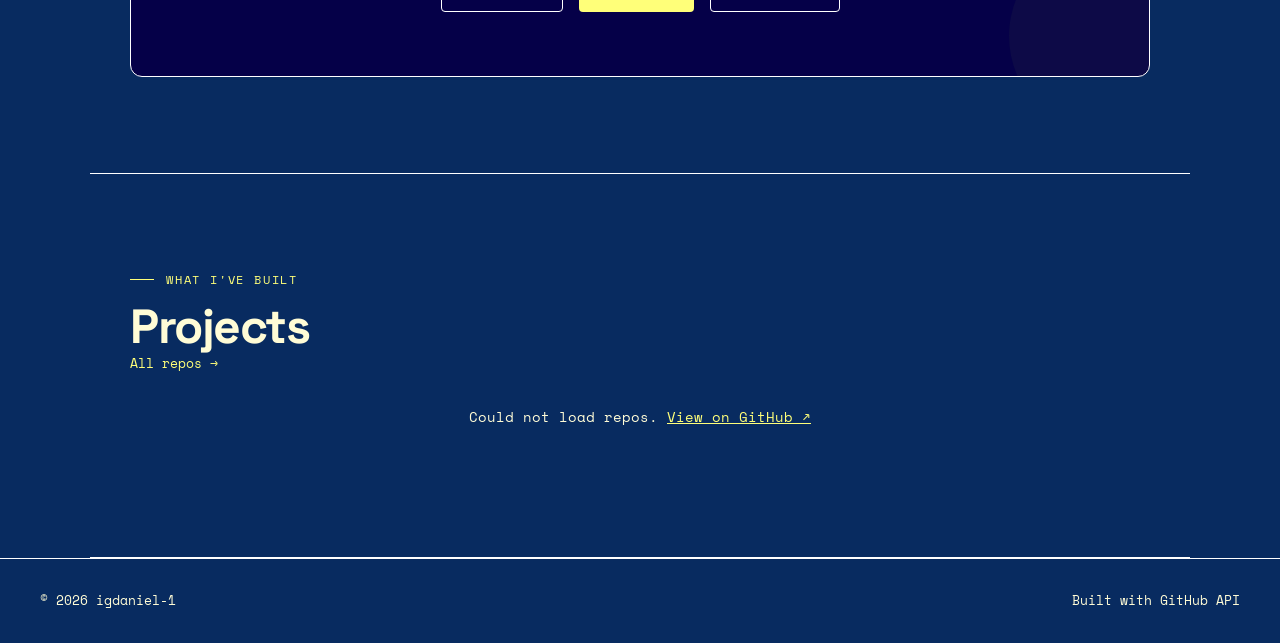
==== commit fee169a7: "updated resume title, resume page routing, and ASL video" ====
--- a/index.html
+++ b/index.html
@@ -19,7 +19,7 @@
     <li><a href="#skills">Skills</a></li>
     <li><a href="#projects">Projects</a></li>
     <li><a href="#contact">Contact</a></li>
-    <li><a href="resume.html">resume</a></li>
+    <li><a href="resume.html">Resume</a></li>
   </ul>
 </nav>
 
@@ -31,8 +31,37 @@
     
     <div class="video-frame">
       <iframe
+        src="https://drive.google.com/file/d/1rAt8noJlOjkZhd_CKiujaat4O3Tz4XtV/view?usp=sharing"
+        title="ASL Translation video"
+        allow="autoplay; fullscreen"
+        allowfullscreen
+        loading="lazy"></iframe>
+    </div>
+
+    <p class="video-header-fallback">
+      Video not loading?
+      <a href="https://drive.google.com/file/d/1rAt8noJlOjkZhd_CKiujaat4O3Tz4XtV/view?usp=sharing" target="_blank" rel="noopener">Watch it on Google Drive</a>
+    </p>
+    <div class="video-description">
+      <p>
+        First Video Demonstration for the <a href="https://github.com/igdaniel-1/ASL_Translate_Swift"><i>Machine Learning Sign Language Translator</i></a>. 
+      </p>
+      <p>
+        I designed, built, and shipped an on-device ML translation app to the App Store that delivers real-time sign language translation with no WiFi or server dependency.
+      </p>
+      <p>
+        For more information on the Sign Language Translator I built, contact me at <a href="mailto:igracedaniel@email.com">igracedaniel@gmail.com</a>, 
+        read my abstract on <a href="https://github.com/igdaniel-1/ASL_Translate_Swift">GitHub</a>, or watch the full video demo <a href="https://drive.google.com/file/d/10kOkRgcT26_jOkyaPyjwuHE8A-DUPnL7/view?usp=sharing">here</a>.
+      </p>
+    </div>
+  </div>
+  <div class="video-header-inner">
+    <!-- <p class="video-header-sub">Software Engineer, Full-Stack, Robotics, GNC, iOS</p> -->
+    
+    <div class="video-frame">
+      <iframe
         src="https://drive.google.com/file/d/1ZAI_3dua75d0Xwmfe3DD2QVJDr9gwaKR/preview"
-        title="Intro video"
+        title="Robotics Navigation video"
         allow="autoplay; fullscreen"
         allowfullscreen
         loading="lazy"></iframe>
@@ -44,7 +73,7 @@
     </p>
     <div class="video-description">
       <p>
-        First Video Demonstration for the <a href="/resume.html"><i>DregsBane Systems</i></a> Trash-Collecting Robot. 
+        First Video Demonstration for the <a href="resume.html"><i>DregsBane Systems</i></a> Trash-Collecting Robot. 
       </p>
       <p>
         I built this 3D simulation environment using ThreeJS as the initial Software-In-The-Loop test 
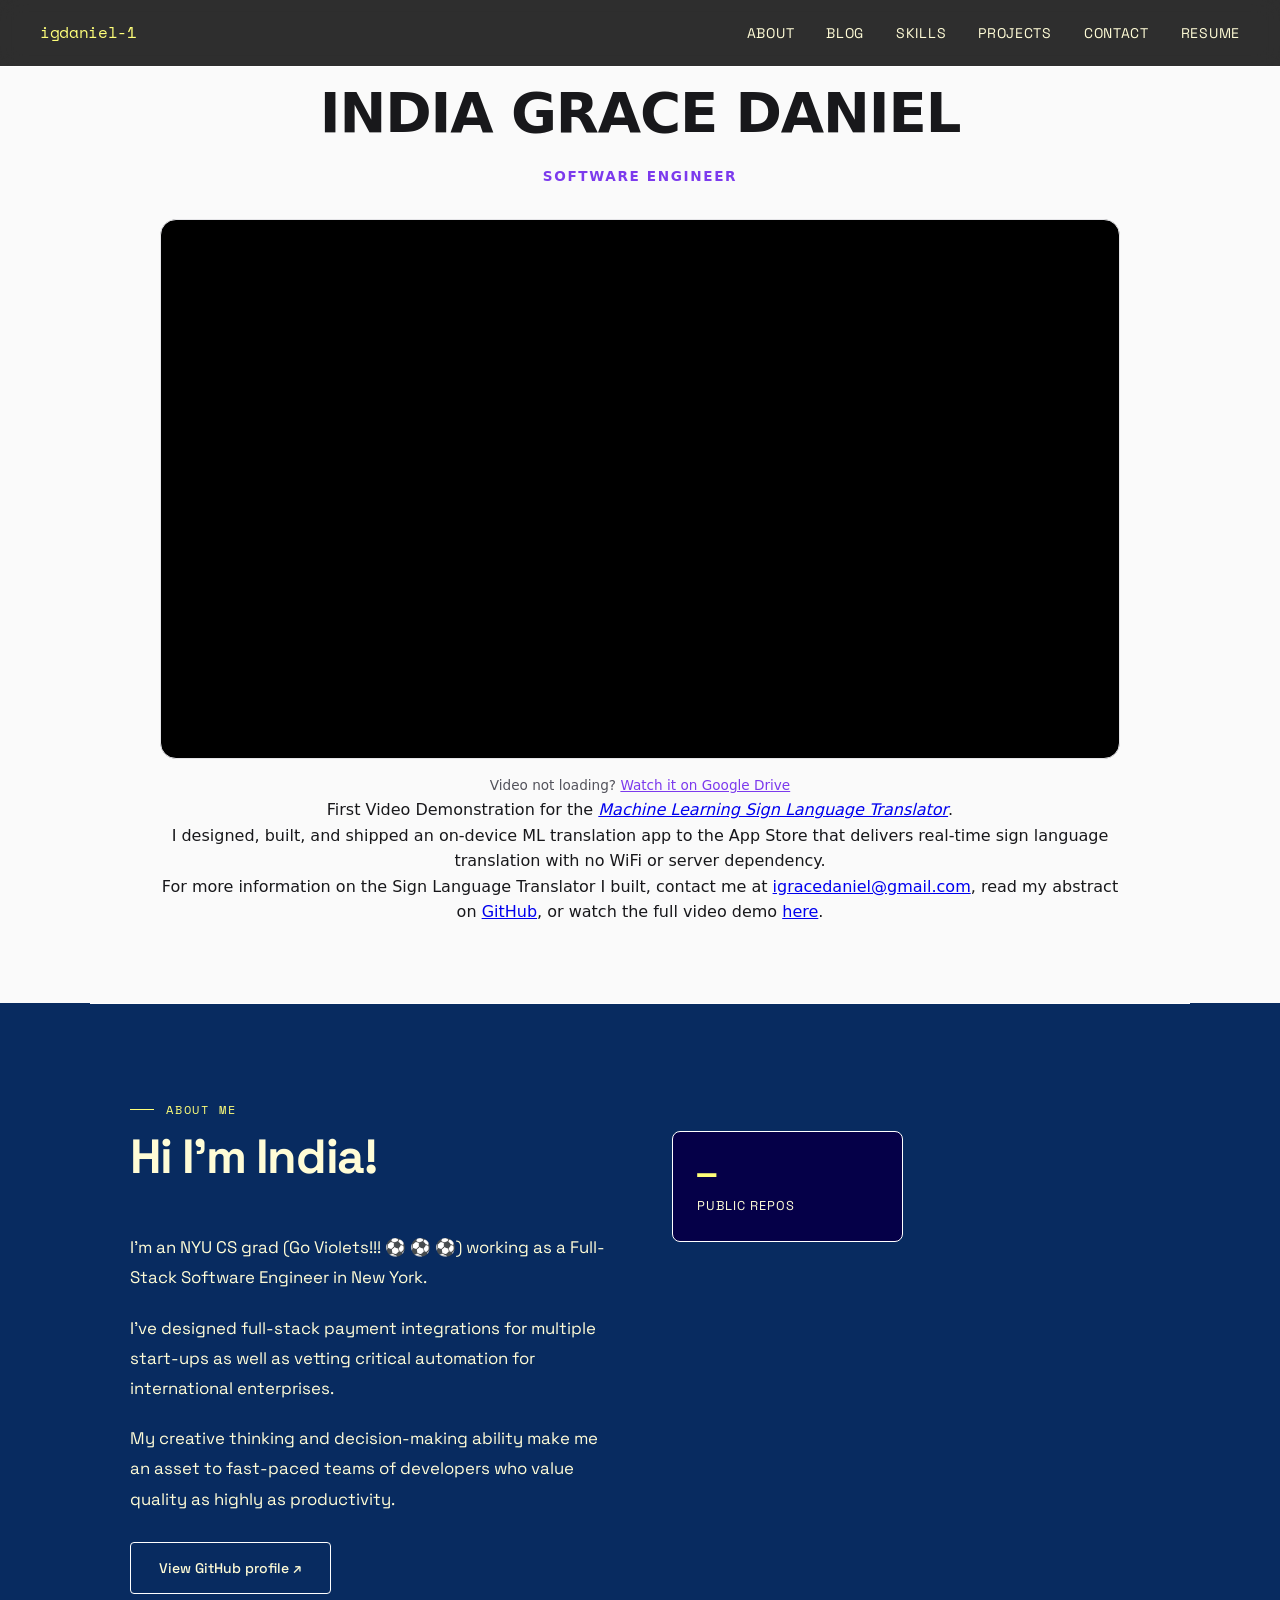
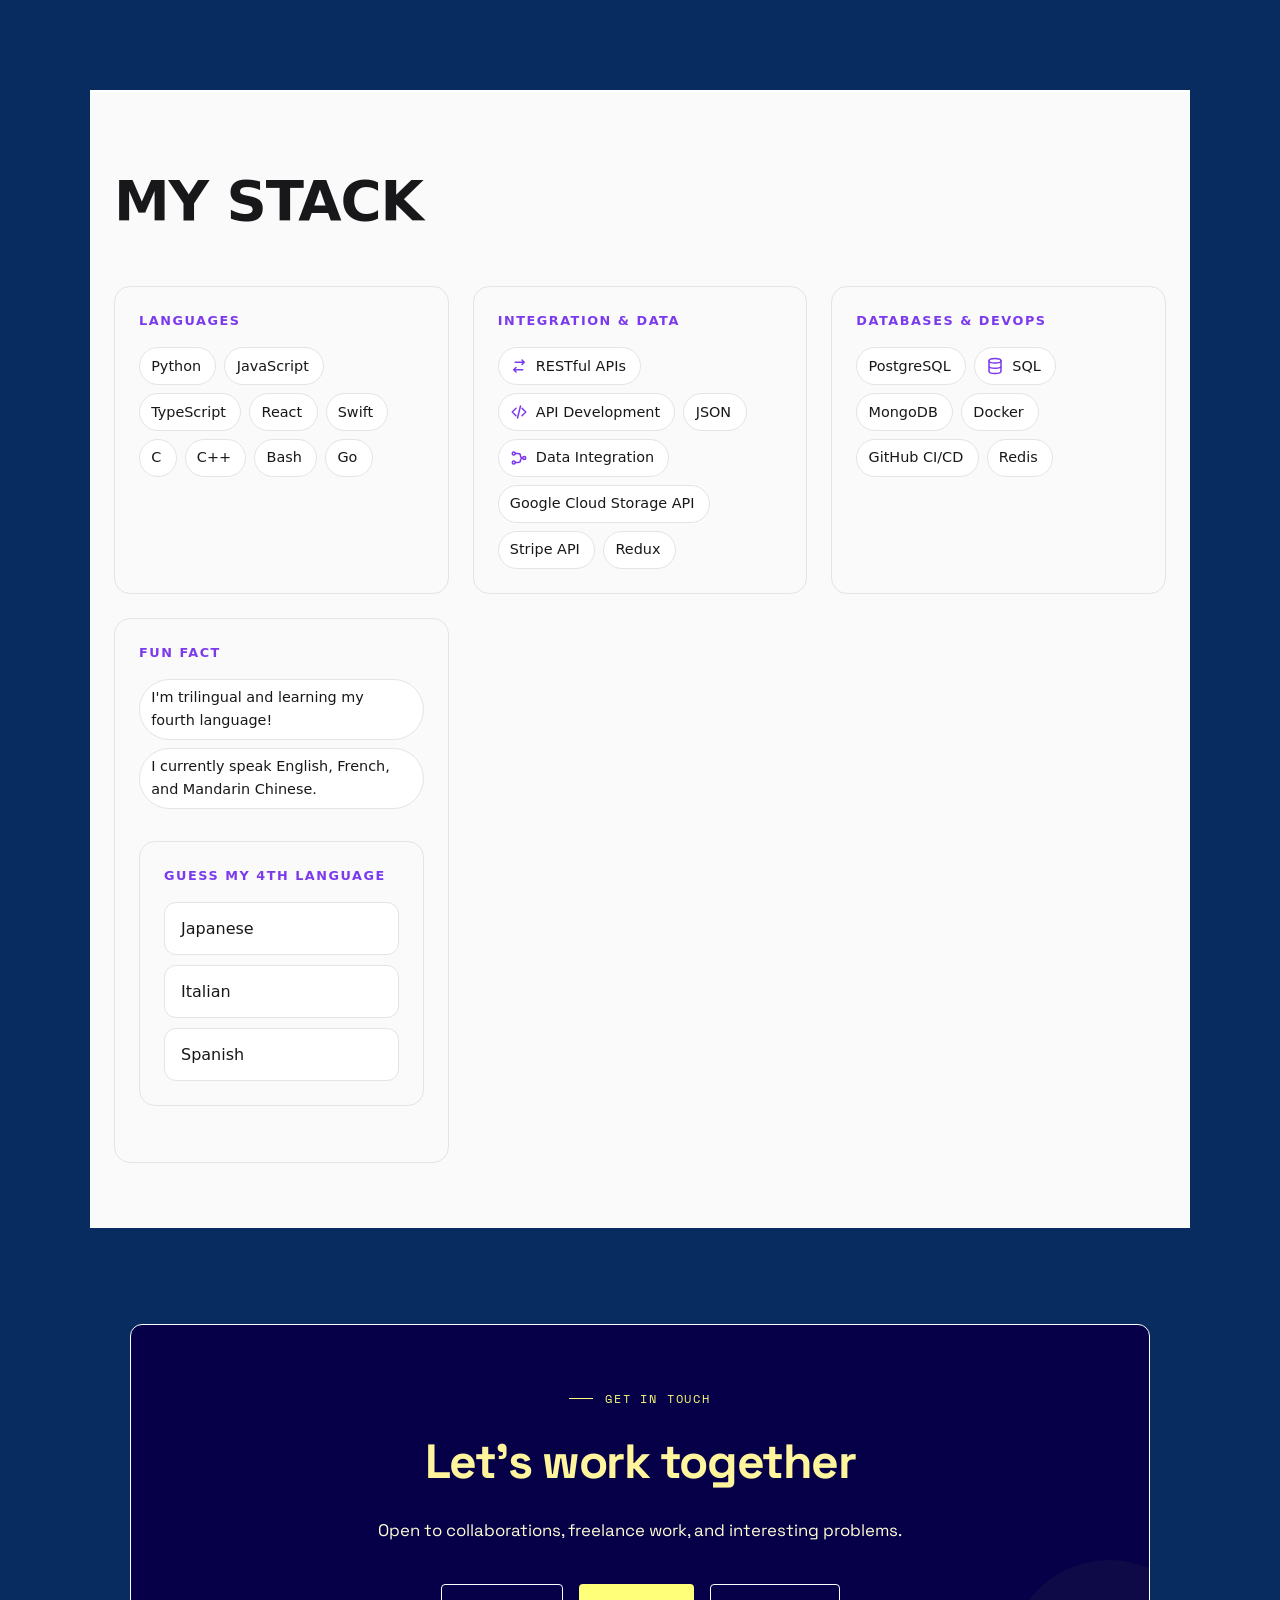
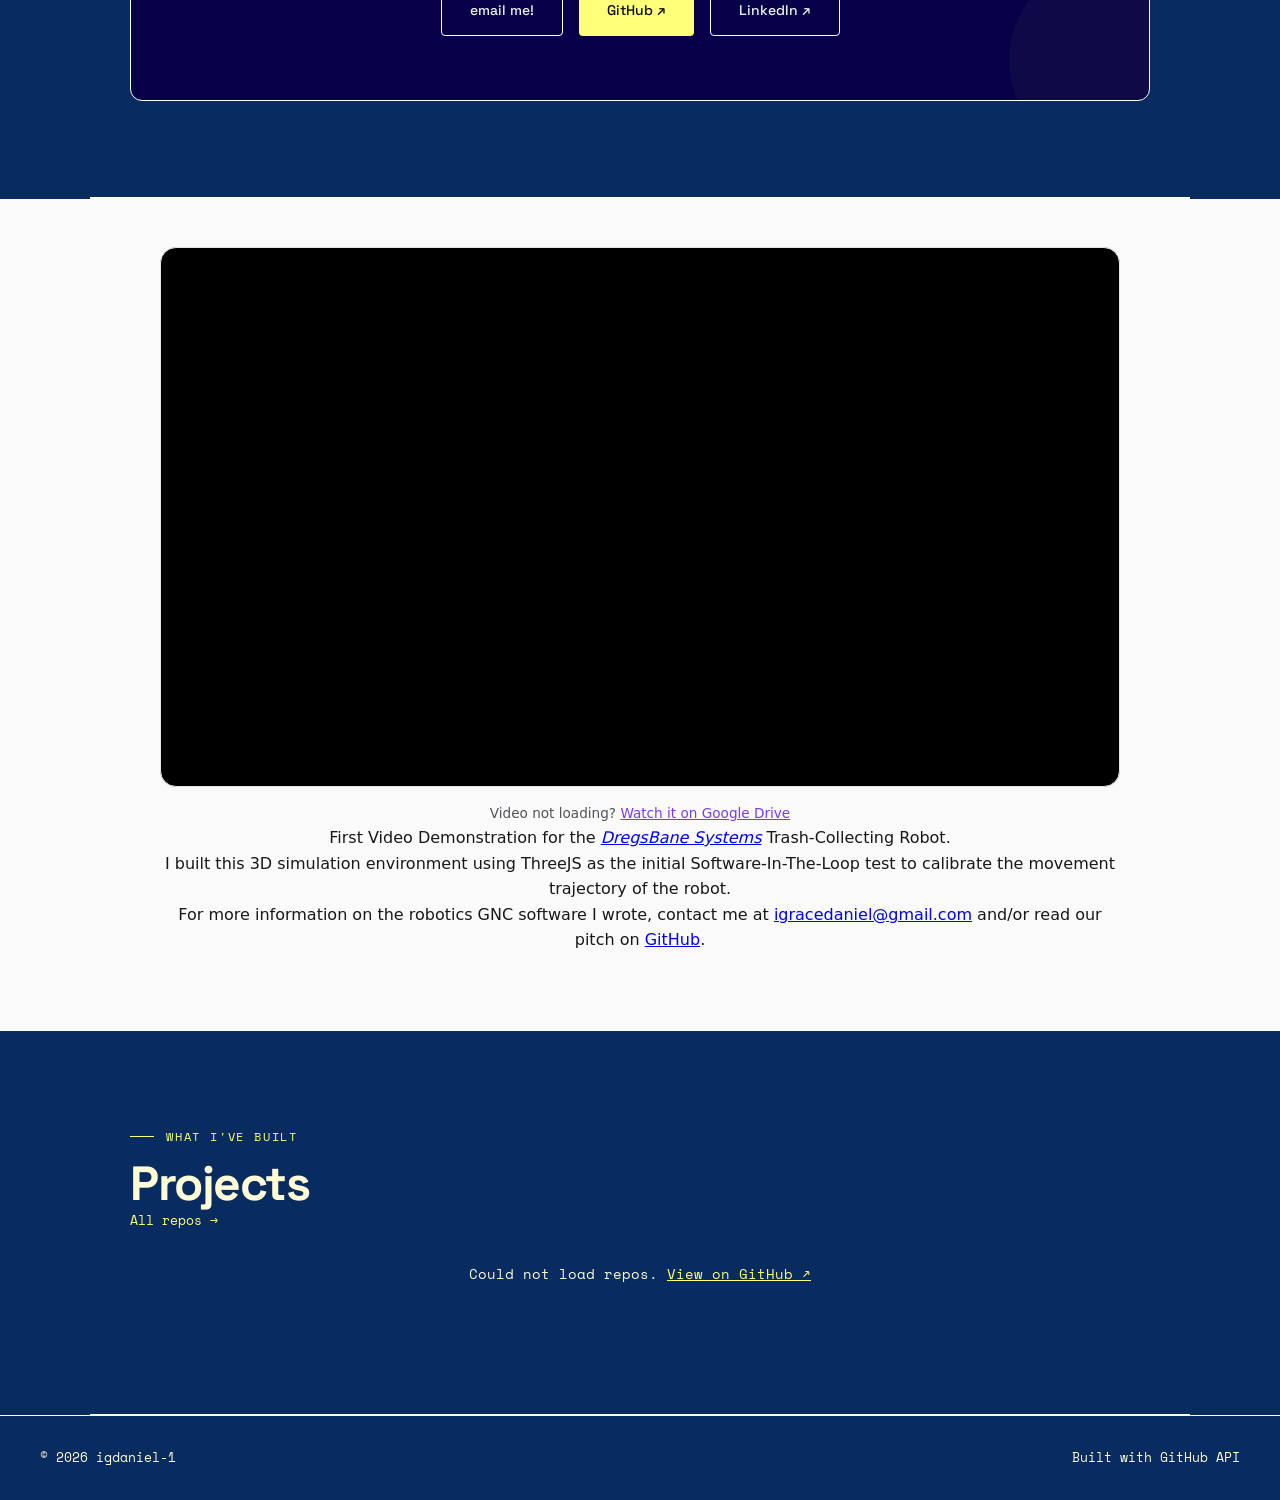
==== commit c40fb30d: "restructured landing page layout" ====
--- a/index.html
+++ b/index.html
@@ -22,6 +22,8 @@
     <li><a href="resume.html">Resume</a></li>
   </ul>
 </nav>
+
+
 
 <header class="video-header" id="top">
   <div class="video-header-inner">
@@ -55,40 +57,10 @@
       </p>
     </div>
   </div>
-  <div class="video-header-inner">
-    <!-- <p class="video-header-sub">Software Engineer, Full-Stack, Robotics, GNC, iOS</p> -->
-    
-    <div class="video-frame">
-      <iframe
-        src="https://drive.google.com/file/d/1ZAI_3dua75d0Xwmfe3DD2QVJDr9gwaKR/preview"
-        title="Robotics Navigation video"
-        allow="autoplay; fullscreen"
-        allowfullscreen
-        loading="lazy"></iframe>
-    </div>
-
-    <p class="video-header-fallback">
-      Video not loading?
-      <a href="https://drive.google.com/file/d/1ZAI_3dua75d0Xwmfe3DD2QVJDr9gwaKR/view?usp=drive_link" target="_blank" rel="noopener">Watch it on Google Drive</a>
-    </p>
-    <div class="video-description">
-      <p>
-        First Video Demonstration for the <a href="resume.html"><i>DregsBane Systems</i></a> Trash-Collecting Robot. 
-      </p>
-      <p>
-        I built this 3D simulation environment using ThreeJS as the initial Software-In-The-Loop test 
-        to calibrate the movement trajectory of the robot.
-      </p>
-      <p>
-        For more information on the robotics GNC software I wrote, contact me at <a href="mailto:igracedaniel@email.com">igracedaniel@gmail.com</a>
-        and/or read our pitch on <a href="https://github.com/DregsBane-Systems">GitHub</a>.
-      </p>
-    </div>
-  </div>
 </header>
 <div class="divider"></div>
 
-<!-- HERO -->
+<!-- HERO
 <section class="hero" style="max-width:100%; padding-top:8rem;">
   <div class="hero-grid-bg"></div>
   <div class="hero-content">
@@ -110,6 +82,38 @@
     scroll
   </div>
 </section>
+<div class="divider"></div> -->
+
+<!-- ABOUT -->
+<section id="about">
+  <div class="section-label">About me</div>
+  <div class="about-grid">
+    <div class="about-text">
+      <h2 class="section-title">Hi I'm India!</h2>
+        <p>I'm an NYU CS grad (Go Violets!!! &#9917; &#9917; &#9917;) working as a Full-Stack Software Engineer in New York.</p>
+        <p>I've designed full-stack payment integrations for multiple start-ups
+          as well as vetting critical automation for international enterprises.</p>
+          <p>My creative thinking and decision-making ability make me an asset to fast-paced teams of developers who value quality as highly as productivity. </p>
+      <a href="https://github.com/igdaniel-1" target="_blank" rel="noopener" class="btn btn-outline" style="margin-top:0.5rem;">View GitHub profile ↗</a>
+    </div>
+    <div class="about-stats">
+      <div class="stat-card">
+        <div class="stat-number" id="repo-count">—</div>
+        <div class="stat-label">Public repos</div>
+      </div>
+      <!-- <div class="stat-card">
+        <div class="stat-number" id="follower-count">—</div>
+        <div class="stat-label">Followers</div>
+      </div> -->
+    </div>
+  </div>
+</section>
+
+<div class="divider"></div>
+
+
+
+
 
 
 <div class="divider"></div>
@@ -191,103 +195,59 @@
 </section>
 
 <div class="divider"></div>
-
-<!-- ABOUT -->
-<section id="about">
-  <div class="section-label">About me</div>
-  <div class="about-grid">
-    <div class="about-text">
-      <h2 class="section-title">Hi I'm India!</h2>
-        <p>I'm an NYU CS grad (Go Violets!!! &#9917; &#9917; &#9917;) working as a Full-Stack Software Engineer in New York.</p>
-        <p>I've designed full-stack payment integrations for multiple start-ups
-          as well as vetting critical automation for international enterprises.</p>
-          <p>My creative thinking and decision-making ability make me an asset to fast-paced teams of developers who value quality as highly as productivity. </p>
-      <a href="https://github.com/igdaniel-1" target="_blank" rel="noopener" class="btn btn-outline" style="margin-top:0.5rem;">View GitHub profile ↗</a>
-    </div>
-    <div class="about-stats">
-      <div class="stat-card">
-        <div class="stat-number" id="repo-count">—</div>
-        <div class="stat-label">Public repos</div>
-      </div>
-      <div class="stat-card">
-        <div class="stat-number" id="follower-count">—</div>
-        <div class="stat-label">Followers</div>
-      </div>
-      <div class="stat-card">
-        <div class="stat-number">∞</div>
-        <div class="stat-label">Stack layers</div>
-      </div>
-      <div class="stat-card">
-        <div class="stat-number">01</div>
-        <div class="stat-label">Problems at a time</div>
-      </div>
-    </div>
-  </div>
-</section>
-
-
-<div class="divider"></div>
 <!-- CONTACT -->
 <section id="contact">
-  <div class="contact-inner">
-    <div class="section-label" style="justify-content:center; margin-bottom:1rem;">Get in touch</div>
-    <h2 id="workTogether">Let's work together</h2>
-    <p>Open to collaborations, freelance work, and interesting problems.</p>
-    <div class="contact-links">
-      <a href="mailto:igracedaniel@email.com" id="emailButton" class="btn btn-outline">email me!</a>
-      <a href="https://github.com/igdaniel-1" target="_blank" rel="noopener" class="btn btn-primary">GitHub ↗</a>
-      <a href="https://www.linkedin.com/in/india-grace-daniel/" id='linkedInButton' class="btn btn-outline">LinkedIn ↗</a>
-    </div>
-  </div>
-</section>
-<!-- SKILLS
-<section id="skills">
-  <div class="section-label">What I use</div>
-  <h2 class="section-title">Skills</h2>
-  <div class="skills-grid">
-    <div class="skill-group">
-      <div class="skill-group-title">Frontend</div>
-      <div class="skill-tags">
-        <span class="skill-tag">HTML / CSS</span>
-        <span class="skill-tag">JavaScript</span>
-        <span class="skill-tag">React</span>
-        <span class="skill-tag">Responsive design</span>
-      </div>
-    </div>
-    <div class="skill-group">
-      <div class="skill-group-title">Backend</div>
-      <div class="skill-tags">
-        <span class="skill-tag">Python</span>
-        <span class="skill-tag">Node.js</span>
-        <span class="skill-tag">Express</span>
-        <span class="skill-tag">REST APIs</span>
-        <span class="skill-tag">Sockets</span>
-        <span class="skill-tag">Distributed systems</span>
-      </div>
-    </div>
-    <div class="skill-group">
-      <div class="skill-group-title">Systems</div>
-      <div class="skill-tags">
-        <span class="skill-tag">Client-Server Architecture</span>
-        <span class="skill-tag">State Machines</span>
-        <span class="skill-tag">Indexing</span>
-        <span class="skill-tag">Multithreading</span>
-      </div>
-    </div>
-    <div class="skill-group">
-      <div class="skill-group-title">Databases and DevOps</div>
-      <div class="skill-tags">
-        <span class="skill-tag">Git / GitHub</span>
-        <span class="skill-tag">Docker</span>
-        <span class="skill-tag">MongoDB</span>
-        <span class="skill-tag">SQL</span>
-        <span class="skill-tag">Linux</span>
-      </div>
-    </div>
-  </div>
-</section> -->
-
-<div class="divider"></div>
+<div class="contact-inner">
+  <div class="section-label" style="justify-content:center; margin-bottom:1rem;">Get in touch</div>
+  <h2 id="workTogether">Let's work together</h2>
+  <p>Open to collaborations, freelance work, and interesting problems.</p>
+  <div class="contact-links">
+    <a href="mailto:igracedaniel@email.com" id="emailButton" class="btn btn-outline">email me!</a>
+    <a href="https://github.com/igdaniel-1" target="_blank" rel="noopener" class="btn btn-primary">GitHub ↗</a>
+    <a href="https://www.linkedin.com/in/india-grace-daniel/" id='linkedInButton' class="btn btn-outline">LinkedIn ↗</a>
+  </div>
+</div>
+
+
+</section>
+<div class="divider"></div>
+
+
+
+<div class="divider"></div>
+<div class="video-header" id="top">
+  <div class="video-header-inner">
+    <!-- <p class="video-header-sub">Software Engineer, Full-Stack, Robotics, GNC, iOS</p> -->
+    
+    <div class="video-frame">
+      <iframe
+        src="https://drive.google.com/file/d/1ZAI_3dua75d0Xwmfe3DD2QVJDr9gwaKR/preview"
+        title="Robotics Navigation video"
+        allow="autoplay; fullscreen"
+        allowfullscreen
+        loading="lazy"></iframe>
+    </div>
+
+    <p class="video-header-fallback">
+      Video not loading?
+      <a href="https://drive.google.com/file/d/1ZAI_3dua75d0Xwmfe3DD2QVJDr9gwaKR/view?usp=drive_link" target="_blank" rel="noopener">Watch it on Google Drive</a>
+    </p>
+    <div class="video-description">
+      <p>
+        First Video Demonstration for the <a href="resume.html"><i>DregsBane Systems</i></a> Trash-Collecting Robot. 
+      </p>
+      <p>
+        I built this 3D simulation environment using ThreeJS as the initial Software-In-The-Loop test 
+        to calibrate the movement trajectory of the robot.
+      </p>
+      <p>
+        For more information on the robotics GNC software I wrote, contact me at <a href="mailto:igracedaniel@email.com">igracedaniel@gmail.com</a>
+        and/or read our pitch on <a href="https://github.com/DregsBane-Systems">GitHub</a>.
+      </p>
+    </div>
+  </div>
+</div>
+
 
 <!-- PROJECTS -->
 <section id="projects">
--- a/styles.css
+++ b/styles.css
@@ -741,7 +741,9 @@
     color: var(--vh-muted);
   }
   .video-header-fallback a { color: var(--vh-accent); }
-
+  .video-description{
+    margin-bottom: 30px;
+  }
 
   /* FOOTER */
   footer {
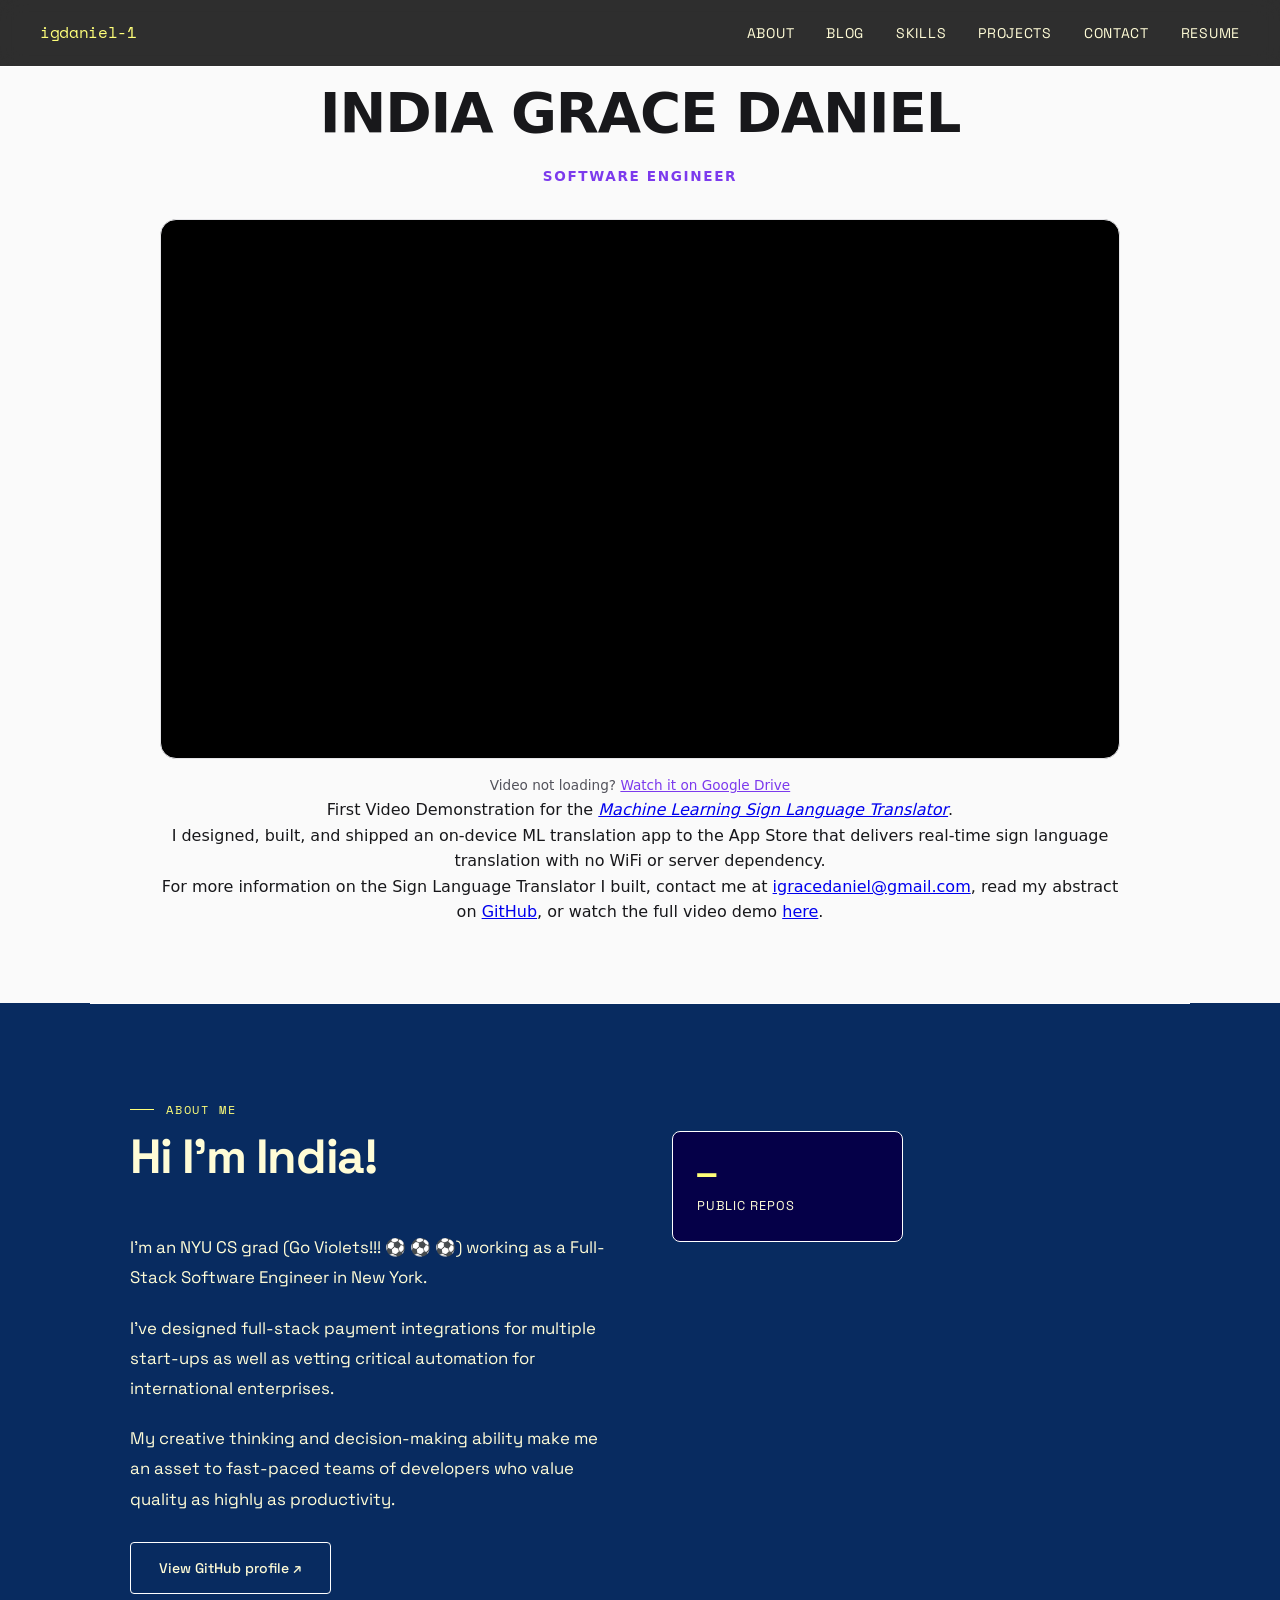
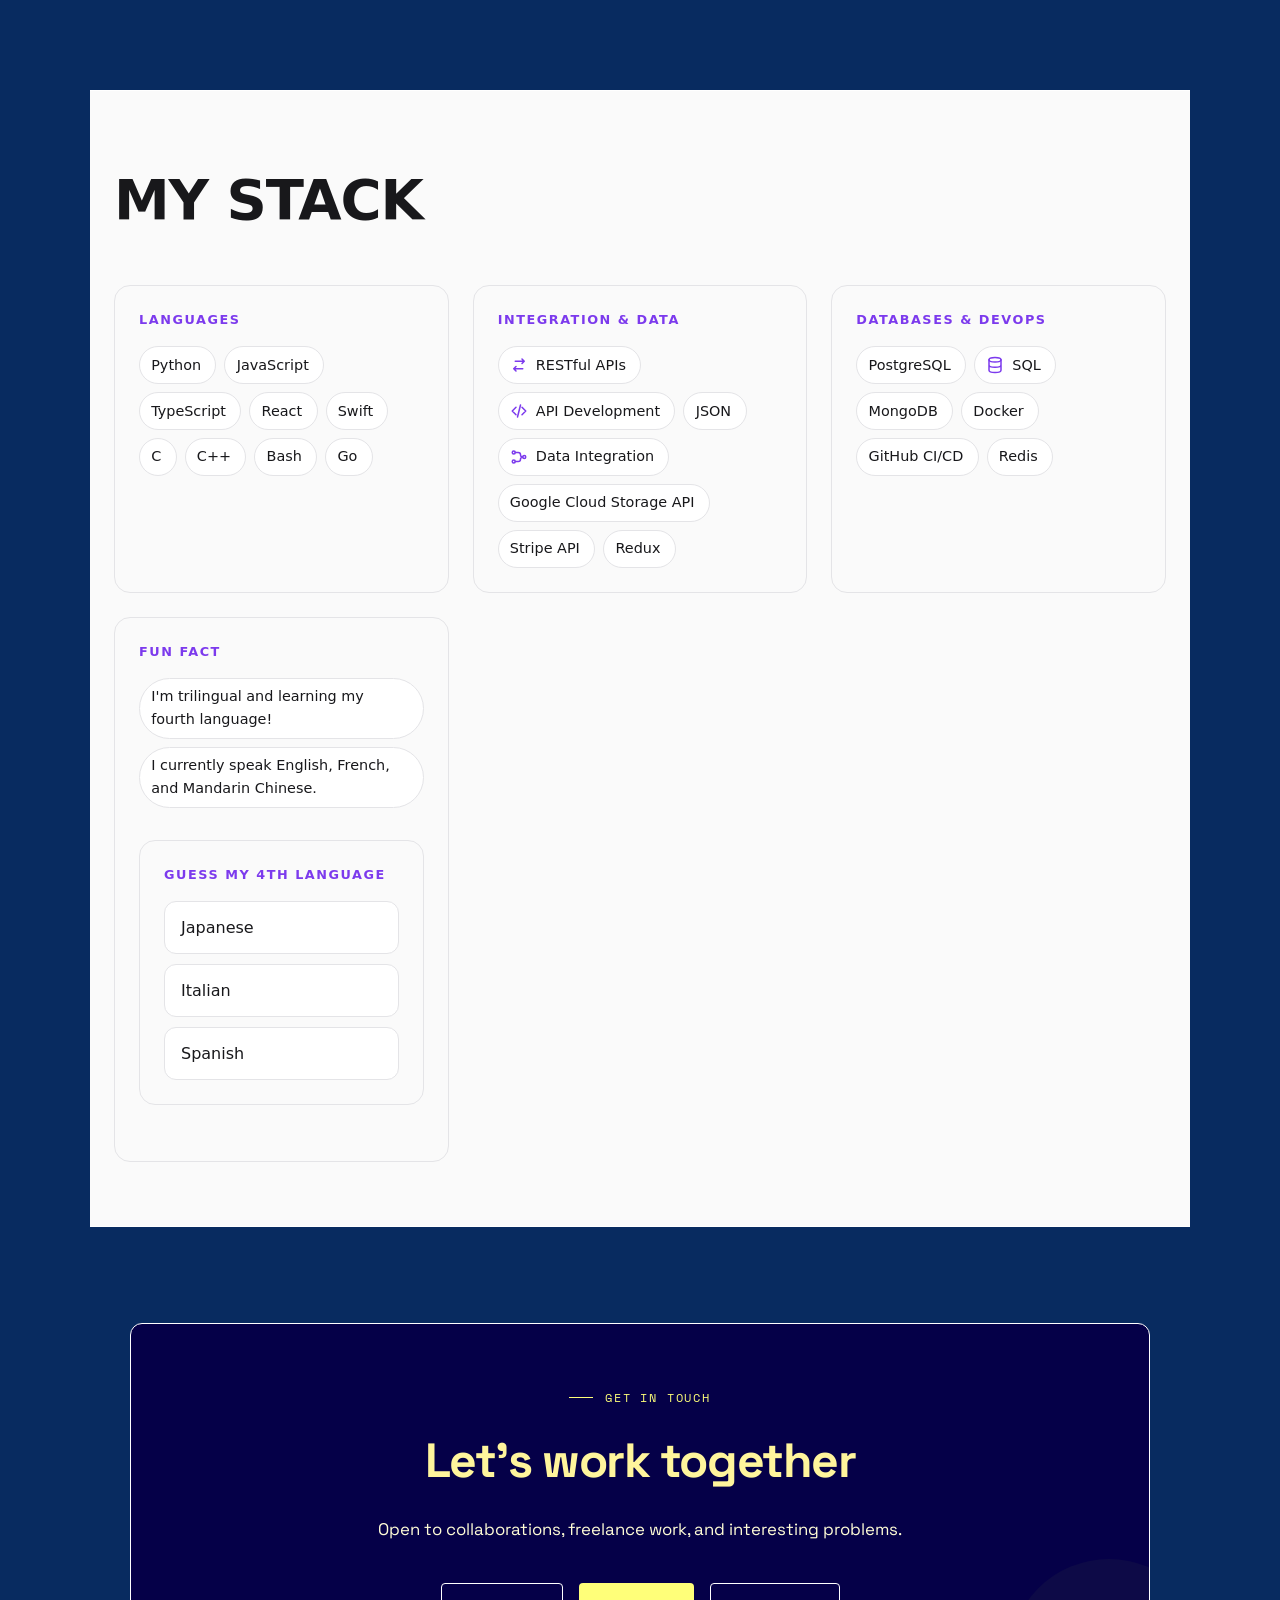
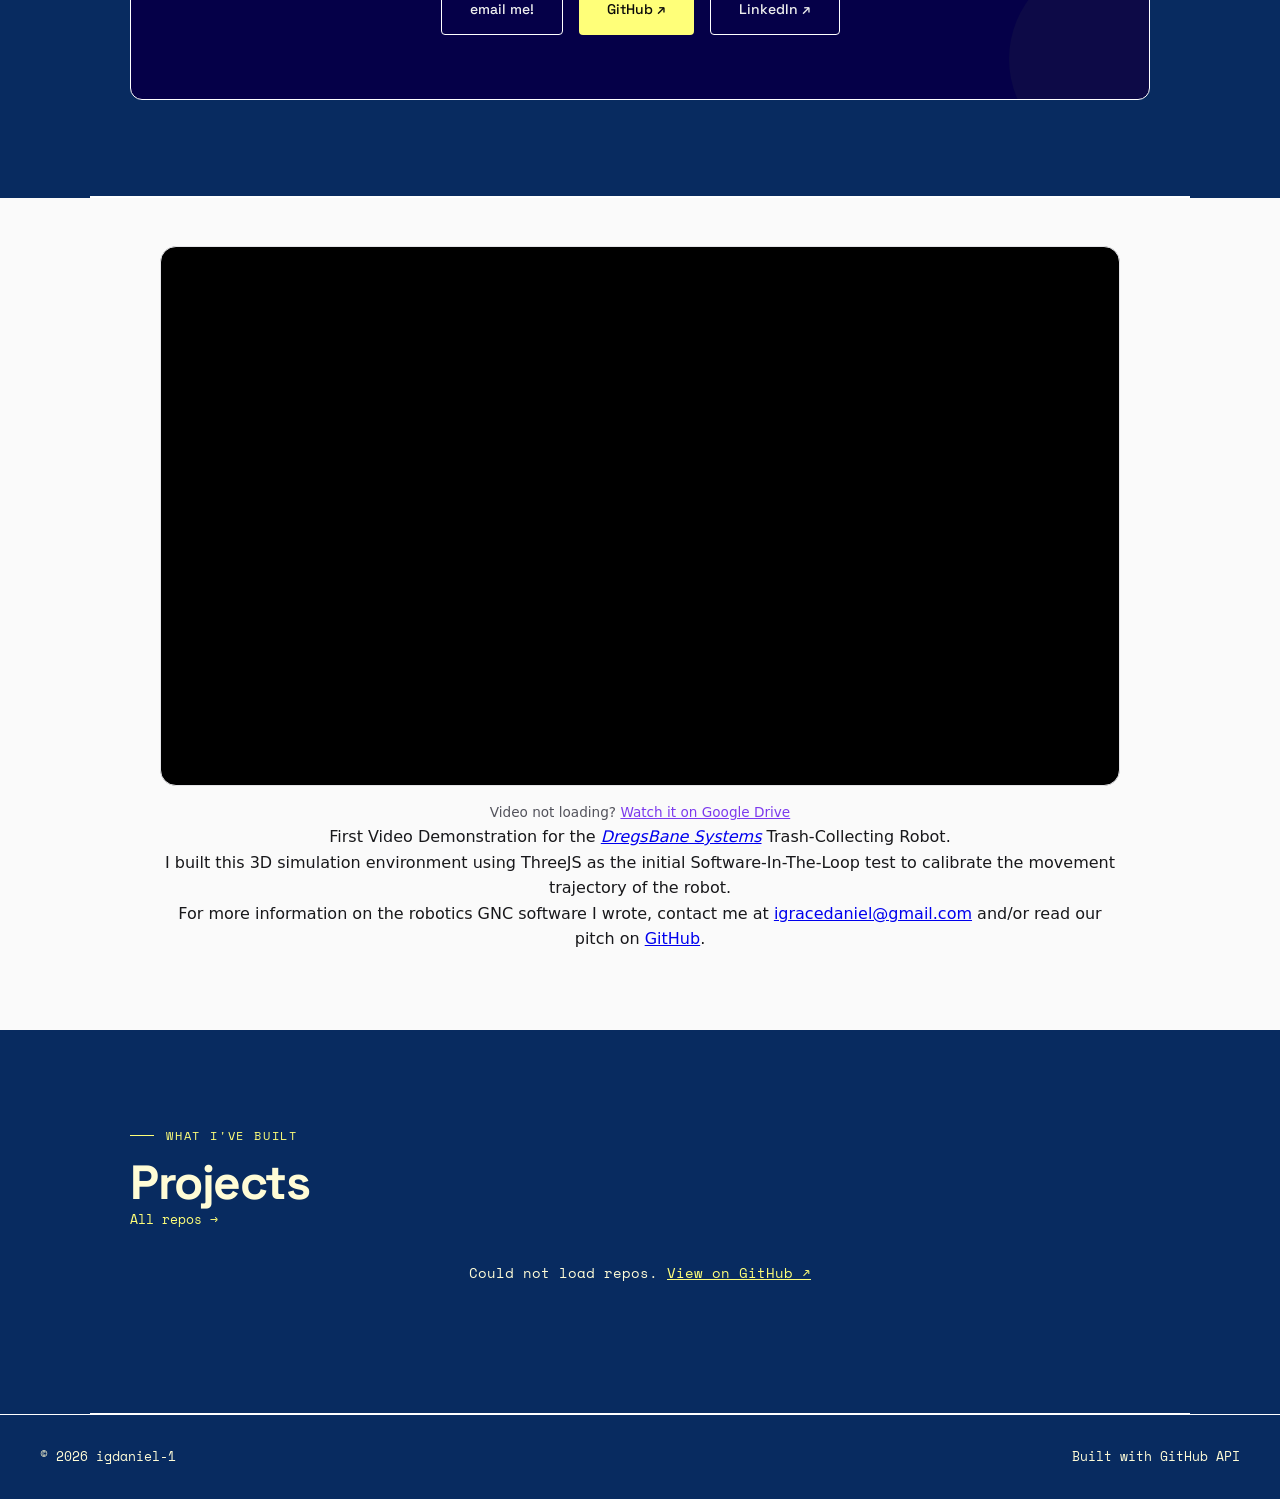
==== commit adefcb97: "fixed project section" ====
--- a/index.html
+++ b/index.html
@@ -109,7 +109,7 @@
   </div>
 </section>
 
-<div class="divider"></div>
+<!-- <div class="divider"></div> -->
 
 
 
@@ -298,7 +298,7 @@
     const repos = await reposRes.json();
 
     document.getElementById('repo-count').textContent = user.public_repos ?? '—';
-    document.getElementById('follower-count').textContent = user.followers ?? '—';
+    // document.getElementById('follower-count').textContent = user.followers ?? '—';
 
     renderProjects(repos);
   } catch (e) {
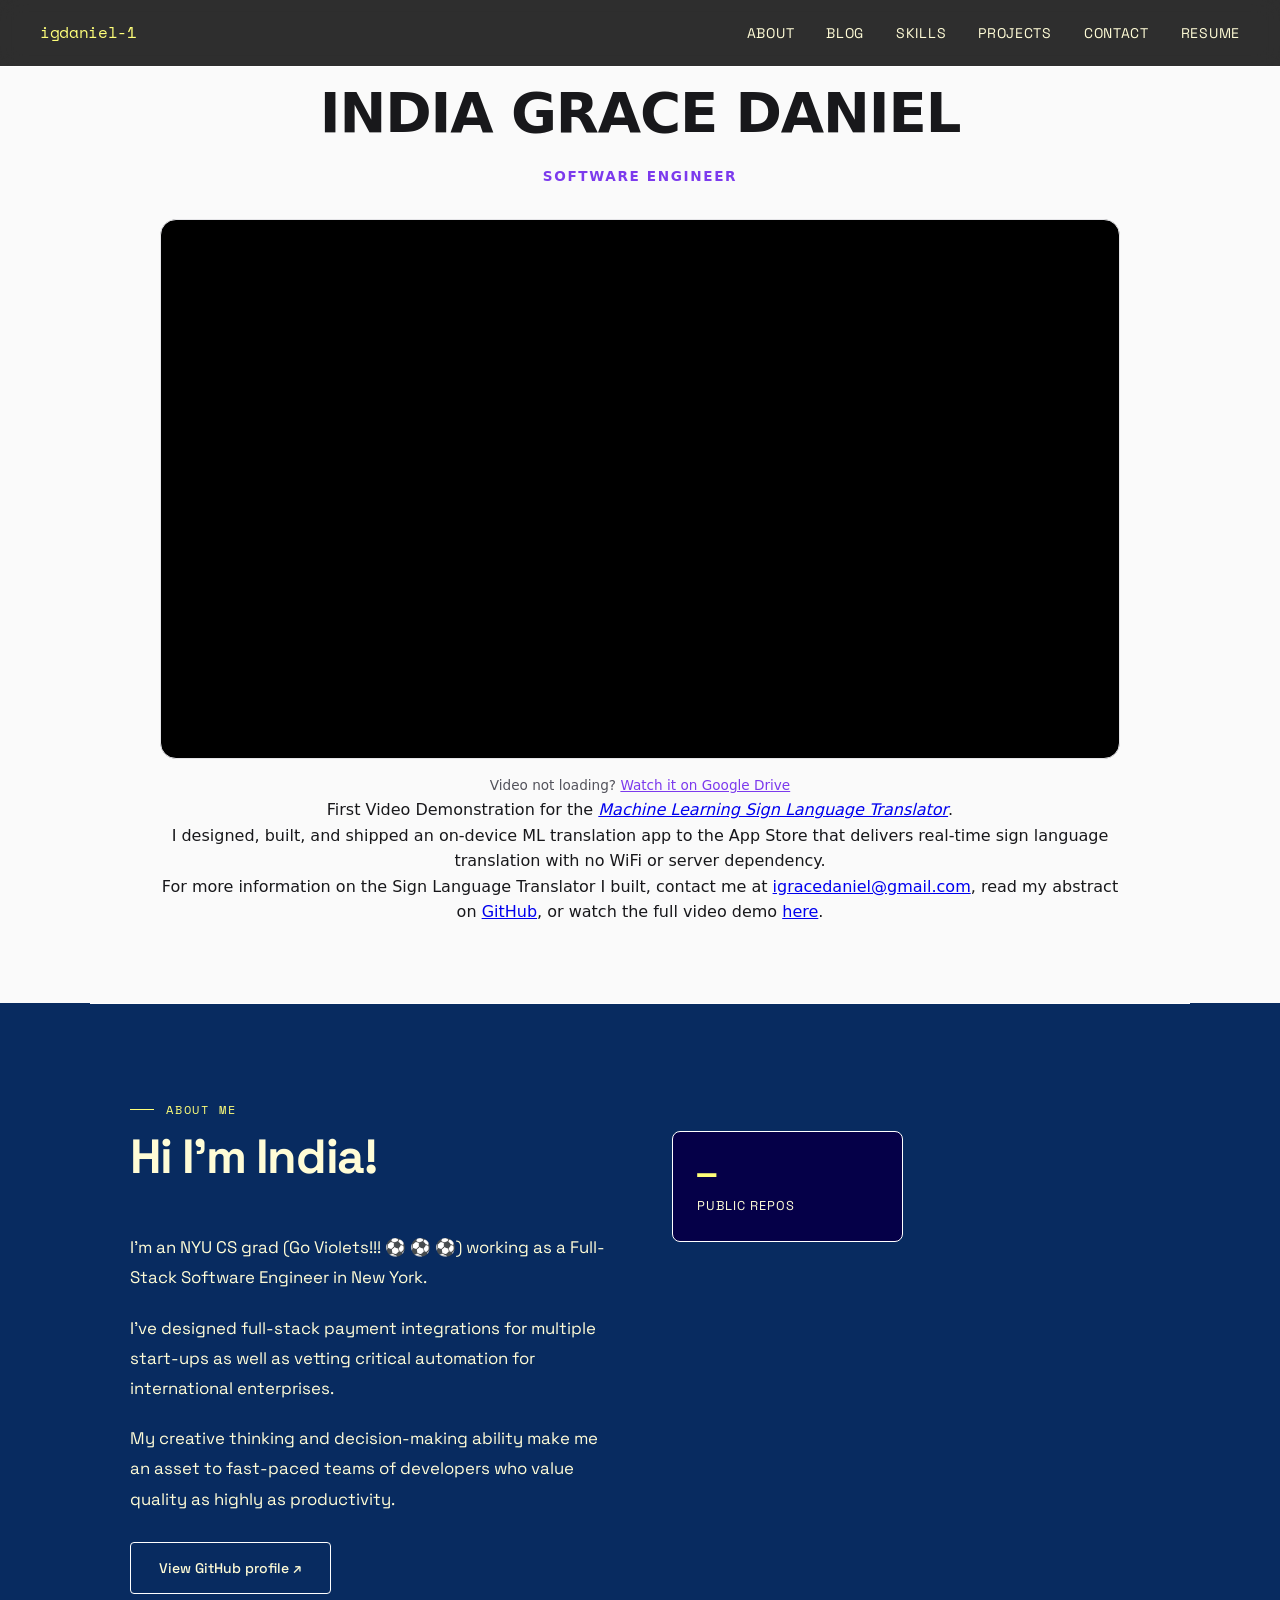
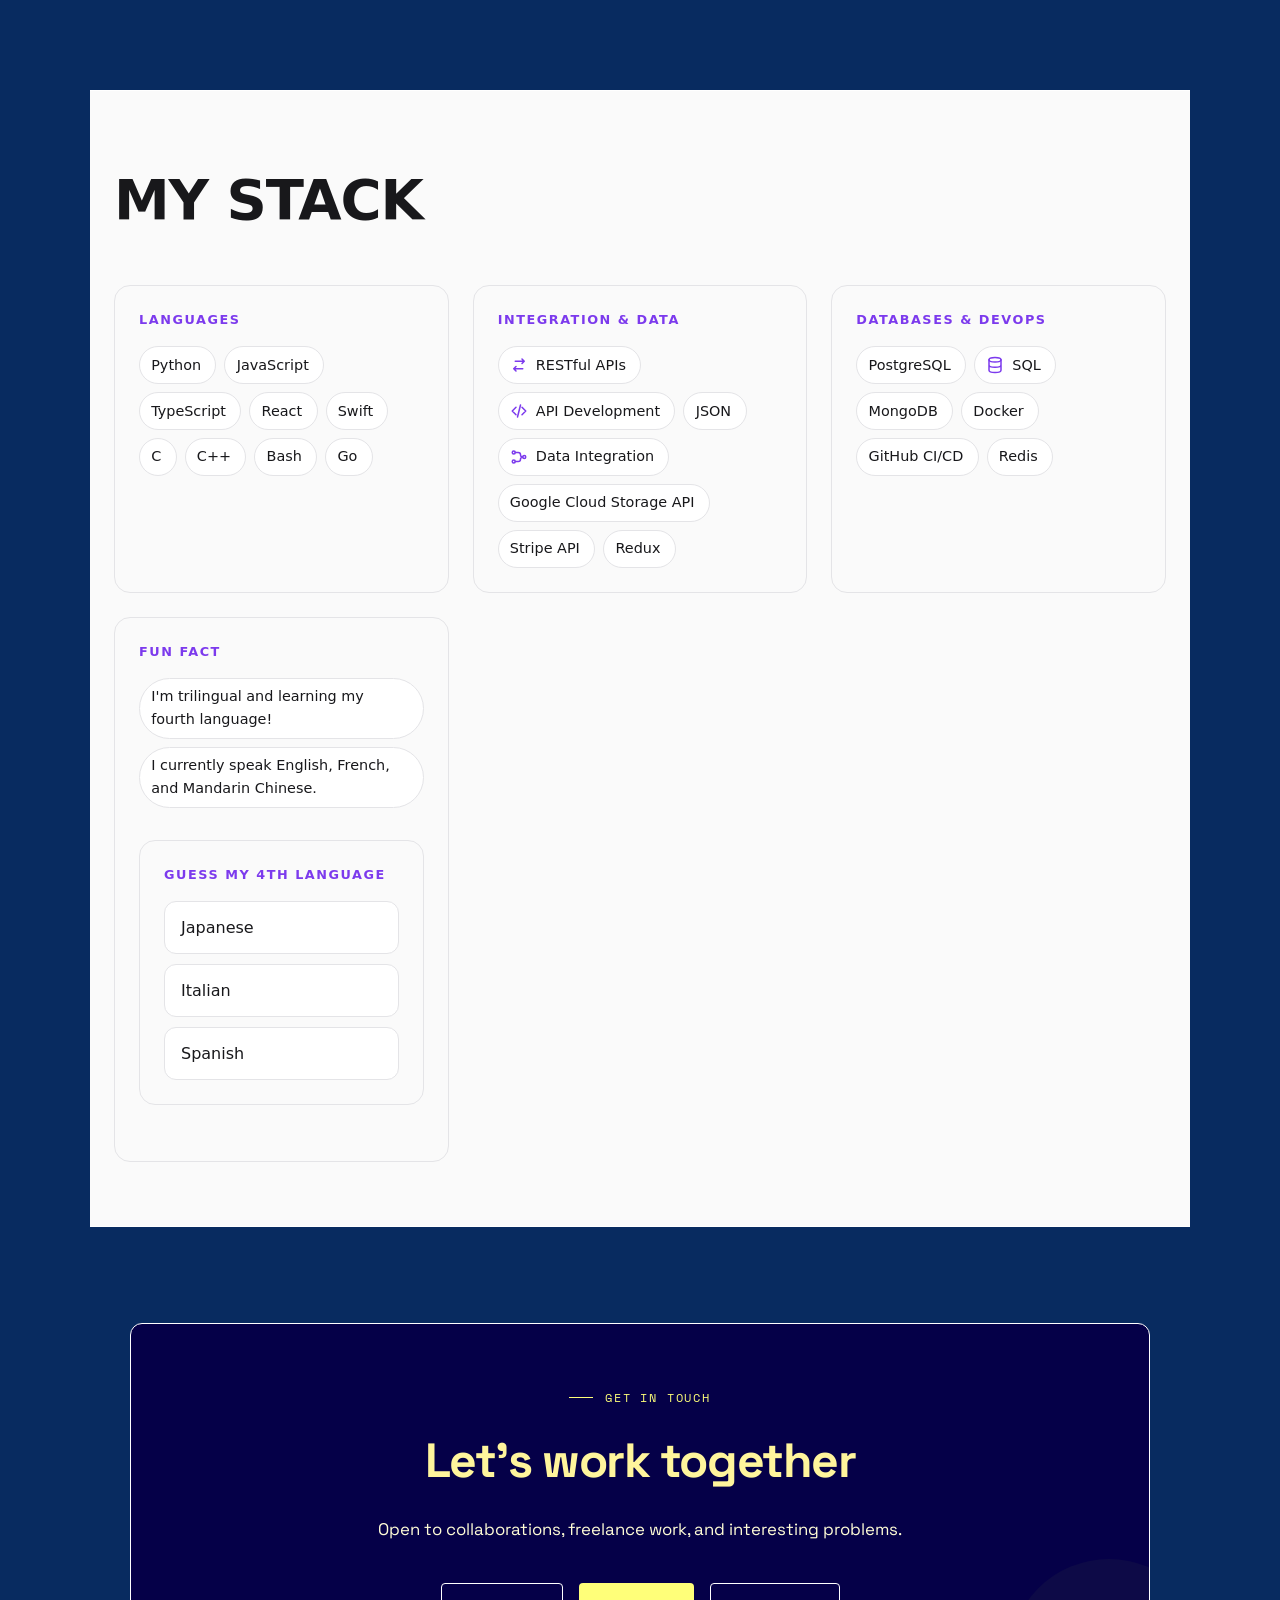
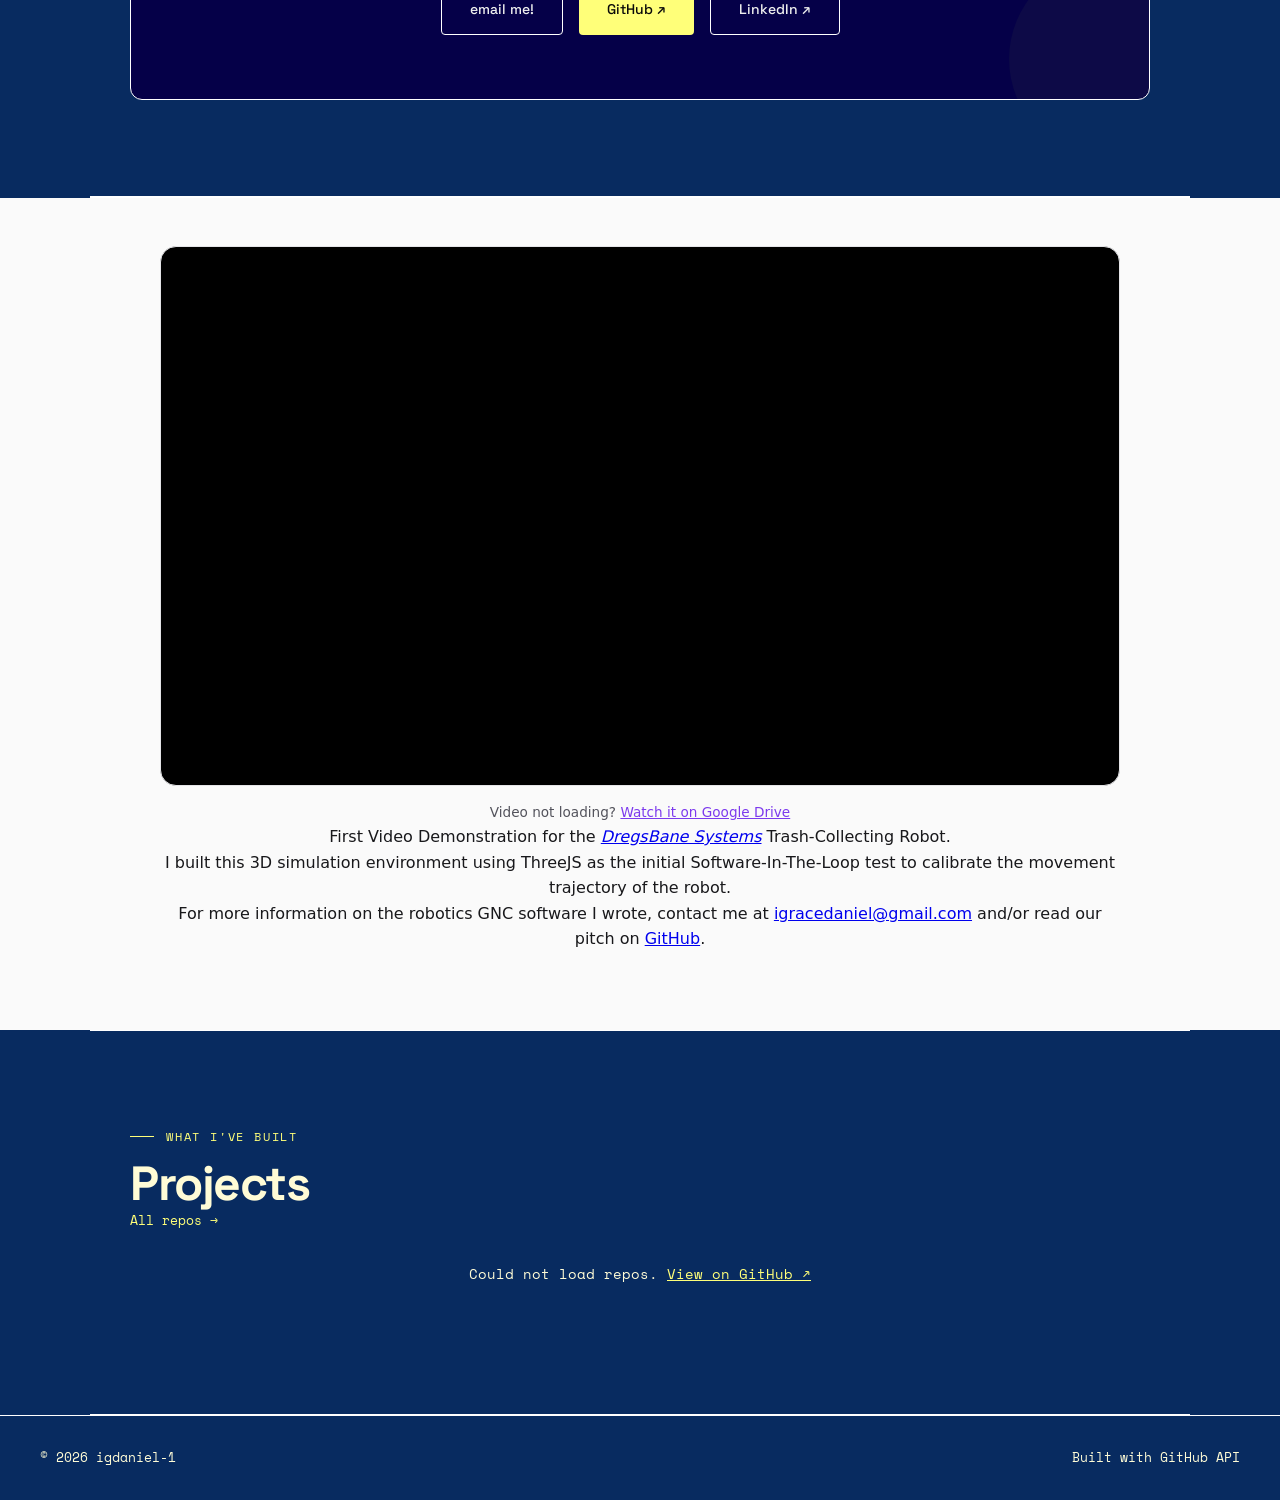
==== commit edd89548: "fixed ASL video player" ====
--- a/index.html
+++ b/index.html
@@ -26,23 +26,22 @@
 
 
 <header class="video-header" id="top">
+  <!-- <div class="video-header" id="top"> -->
   <div class="video-header-inner">
     <h1 class="video-header-title">India Grace Daniel</h1>
     <p class="video-header-sub">Software Engineer</p>
-    <!-- <p class="video-header-sub">Software Engineer, Full-Stack, Robotics, GNC, iOS</p> -->
     
     <div class="video-frame">
       <iframe
-        src="https://drive.google.com/file/d/1rAt8noJlOjkZhd_CKiujaat4O3Tz4XtV/view?usp=sharing"
+        src="https://drive.google.com/file/d/1rAt8noJlOjkZhd_CKiujaat4O3Tz4XtV/preview"
         title="ASL Translation video"
-        allow="autoplay; fullscreen"
-        allowfullscreen
-        loading="lazy"></iframe>
+        allow="fullscreen"
+        allowfullscreen></iframe>
     </div>
 
     <p class="video-header-fallback">
       Video not loading?
-      <a href="https://drive.google.com/file/d/1rAt8noJlOjkZhd_CKiujaat4O3Tz4XtV/view?usp=sharing" target="_blank" rel="noopener">Watch it on Google Drive</a>
+      <a href="https://drive.google.com/file/d/1rAt8noJlOjkZhd_CKiujaat4O3Tz4XtV/view?usp=drive_link" target="_blank" rel="noopener">Watch it on Google Drive</a>
     </p>
     <div class="video-description">
       <p>
@@ -52,11 +51,12 @@
         I designed, built, and shipped an on-device ML translation app to the App Store that delivers real-time sign language translation with no WiFi or server dependency.
       </p>
       <p>
-        For more information on the Sign Language Translator I built, contact me at <a href="mailto:igracedaniel@email.com">igracedaniel@gmail.com</a>, 
+        For more information on the Sign Language Translator I built, contact me at <a href="mailto:igracedaniel@gmail.com">igracedaniel@gmail.com</a>, 
         read my abstract on <a href="https://github.com/igdaniel-1/ASL_Translate_Swift">GitHub</a>, or watch the full video demo <a href="https://drive.google.com/file/d/10kOkRgcT26_jOkyaPyjwuHE8A-DUPnL7/view?usp=sharing">here</a>.
       </p>
     </div>
   </div>
+<!-- </div> -->
 </header>
 <div class="divider"></div>
 
@@ -202,9 +202,9 @@
   <h2 id="workTogether">Let's work together</h2>
   <p>Open to collaborations, freelance work, and interesting problems.</p>
   <div class="contact-links">
-    <a href="mailto:igracedaniel@email.com" id="emailButton" class="btn btn-outline">email me!</a>
+    <a href="mailto:igracedaniel@gmail.com" id="emailButton" class="btn btn-outline">email me!</a>
     <a href="https://github.com/igdaniel-1" target="_blank" rel="noopener" class="btn btn-primary">GitHub ↗</a>
-    <a href="https://www.linkedin.com/in/india-grace-daniel/" id='linkedInButton' class="btn btn-outline">LinkedIn ↗</a>
+    <a href="https://www.linkedin.com/in/india-grace-daniel/" id="linkedInButton" class="btn btn-outline">LinkedIn ↗</a>
   </div>
 </div>
 
@@ -215,7 +215,7 @@
 
 
 <div class="divider"></div>
-<div class="video-header" id="top">
+<div class="video-header">
   <div class="video-header-inner">
     <!-- <p class="video-header-sub">Software Engineer, Full-Stack, Robotics, GNC, iOS</p> -->
     
@@ -223,7 +223,7 @@
       <iframe
         src="https://drive.google.com/file/d/1ZAI_3dua75d0Xwmfe3DD2QVJDr9gwaKR/preview"
         title="Robotics Navigation video"
-        allow="autoplay; fullscreen"
+        allow="fullscreen"
         allowfullscreen
         loading="lazy"></iframe>
     </div>
@@ -241,12 +241,15 @@
         to calibrate the movement trajectory of the robot.
       </p>
       <p>
-        For more information on the robotics GNC software I wrote, contact me at <a href="mailto:igracedaniel@email.com">igracedaniel@gmail.com</a>
+        For more information on the robotics GNC software I wrote, contact me at <a href="mailto:igracedaniel@gmail.com">igracedaniel@gmail.com</a>
         and/or read our pitch on <a href="https://github.com/DregsBane-Systems">GitHub</a>.
       </p>
     </div>
   </div>
 </div>
+
+<div class="divider"></div>
+
 
 
 <!-- PROJECTS -->
@@ -314,7 +317,7 @@
     return;
   }
 
-  const projectIcons = ['⚡', '🔧', '🌐', '📡', '🔬', '🛠', '📦', '&#127775'];
+  const projectIcons = ['⚡', '🔧', '🌐', '📡', '🔬', '🛠', '📦', '&#127775;'];
 
   grid.innerHTML = repos.filter(r => !r.fork).map((repo, i) => {
     const lang = repo.language || '';
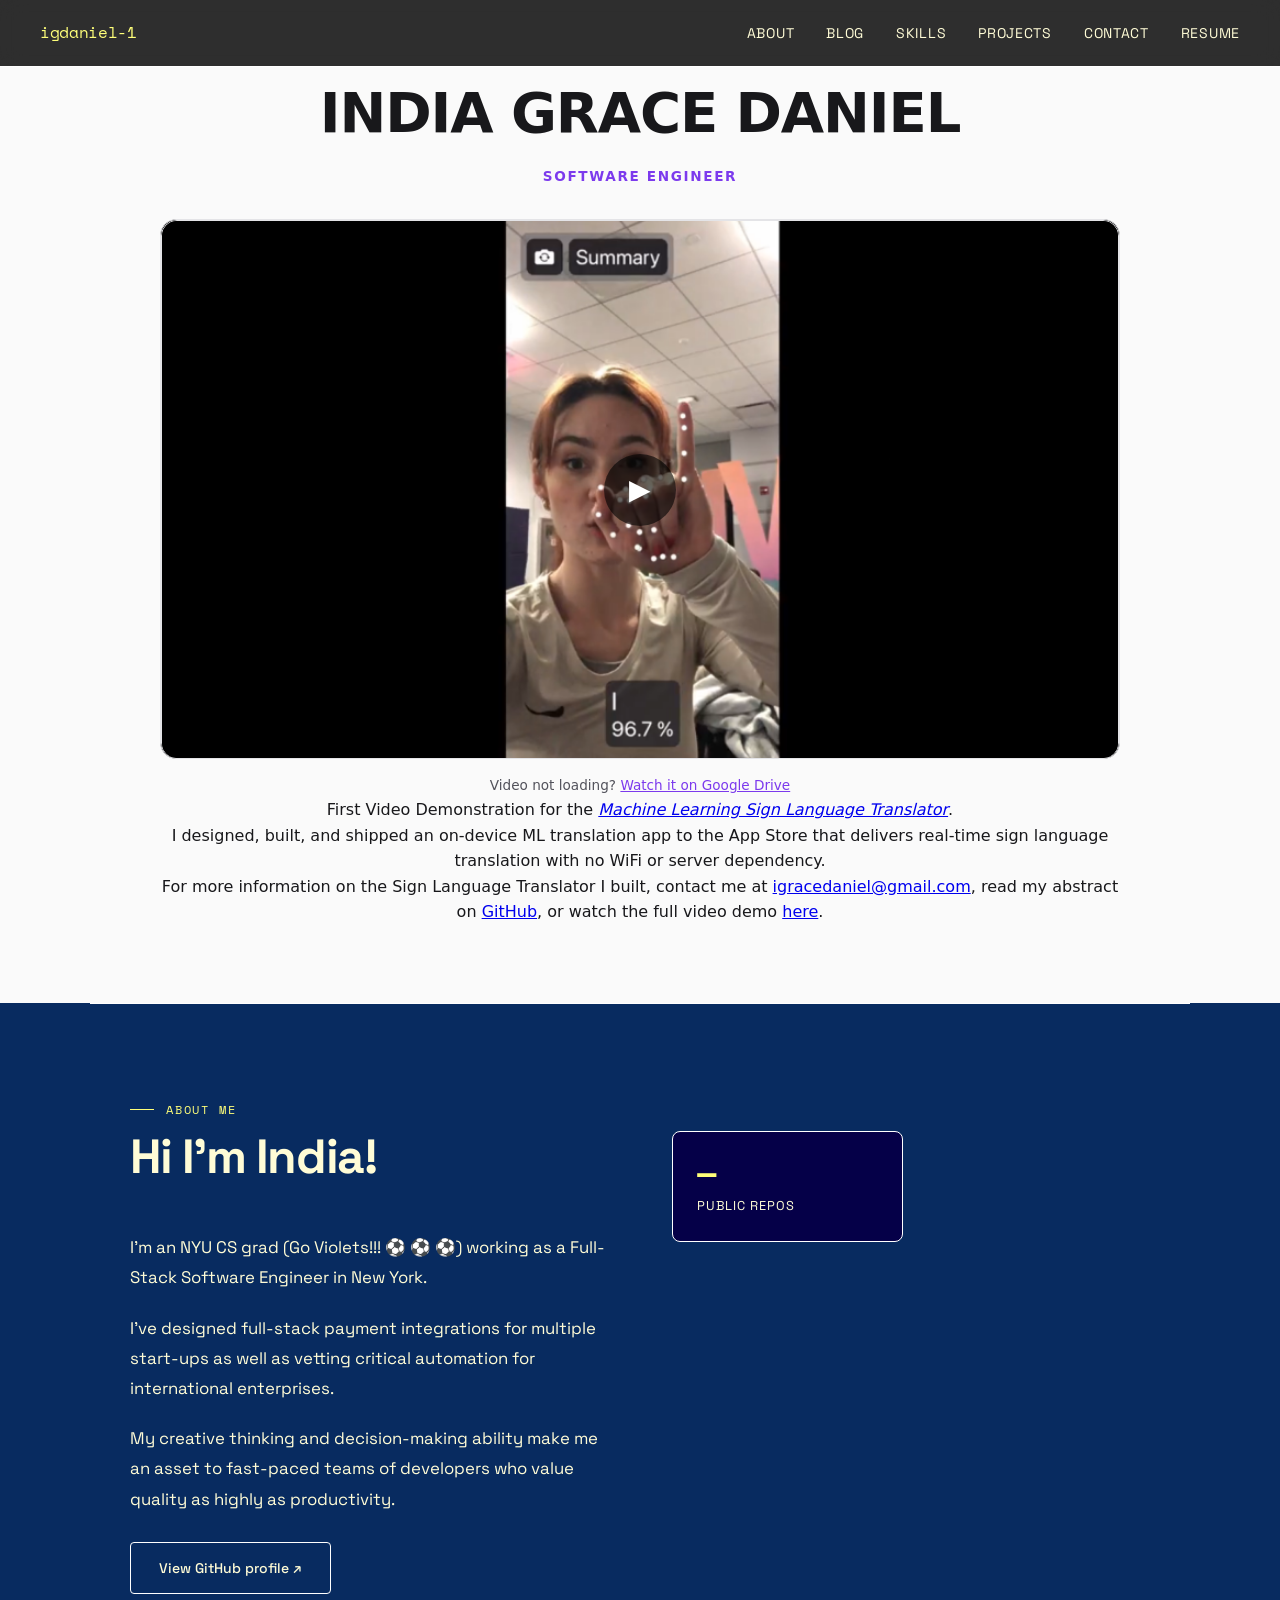
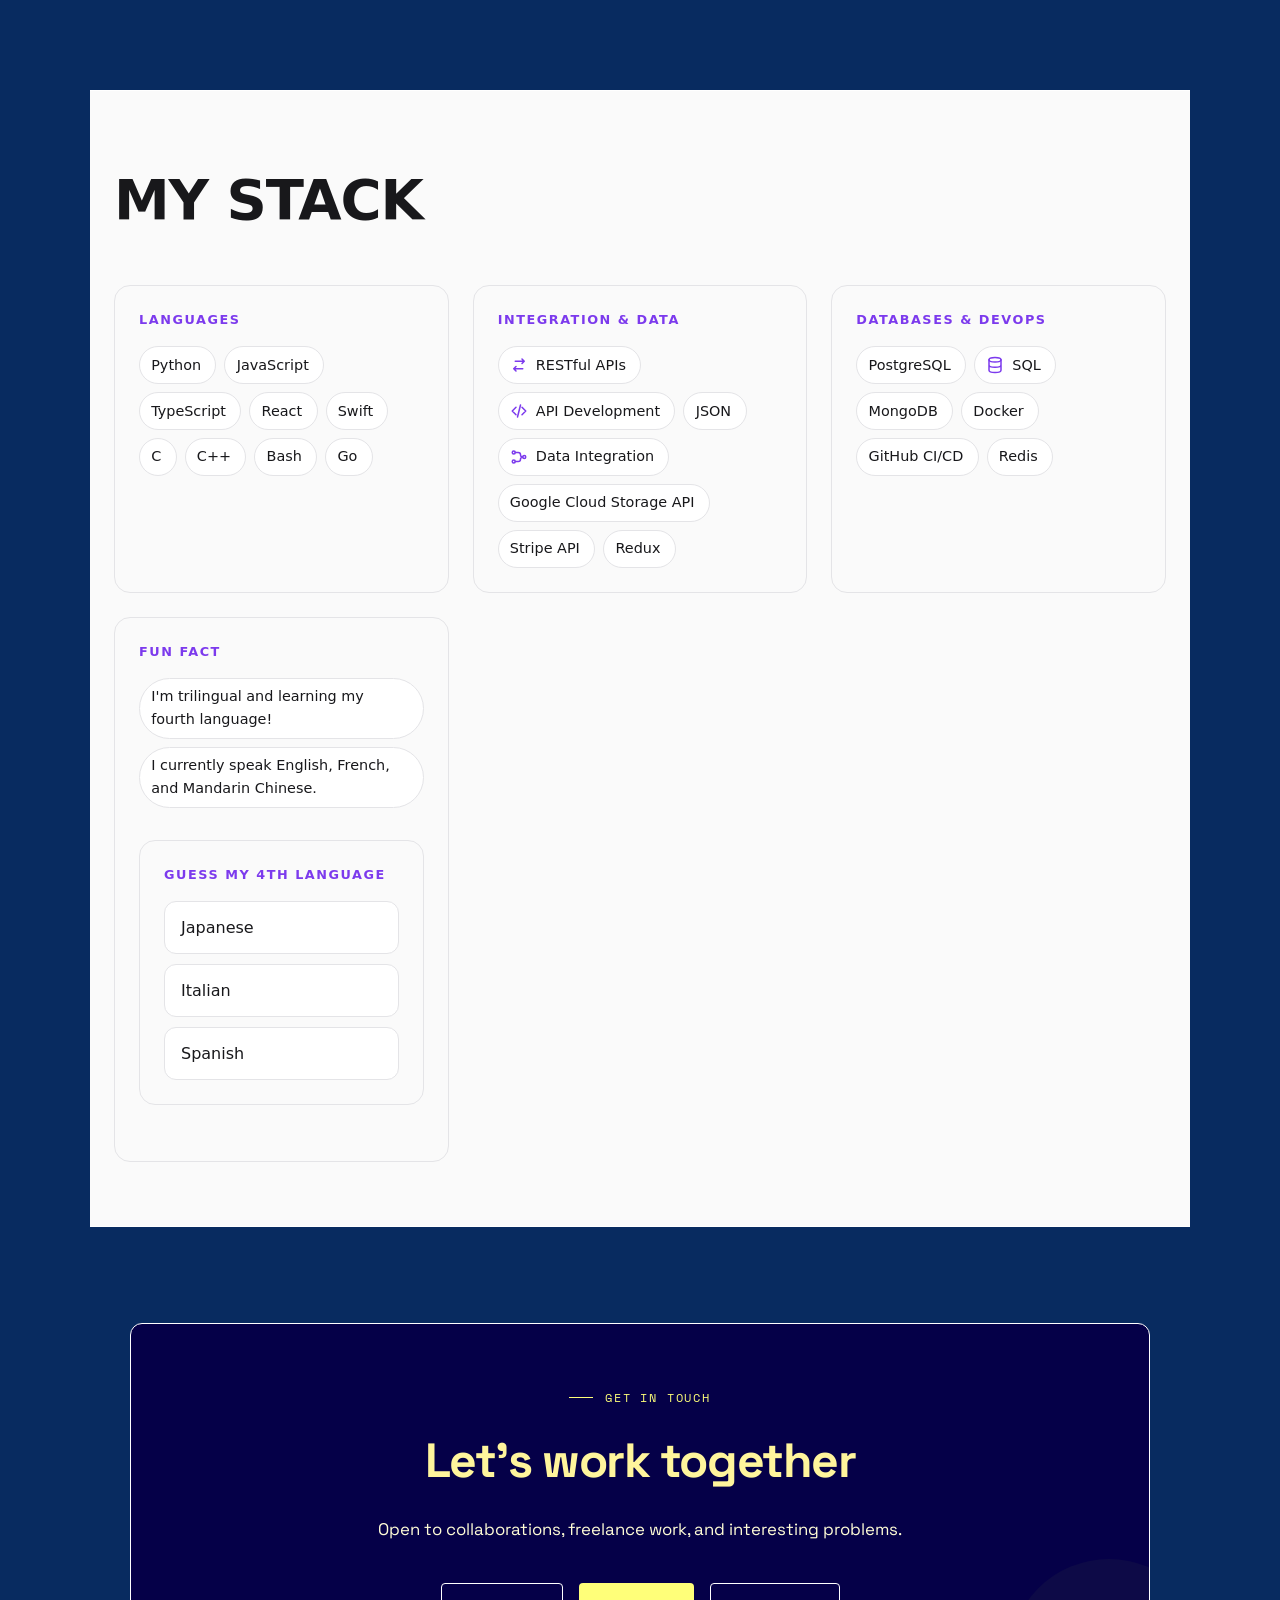
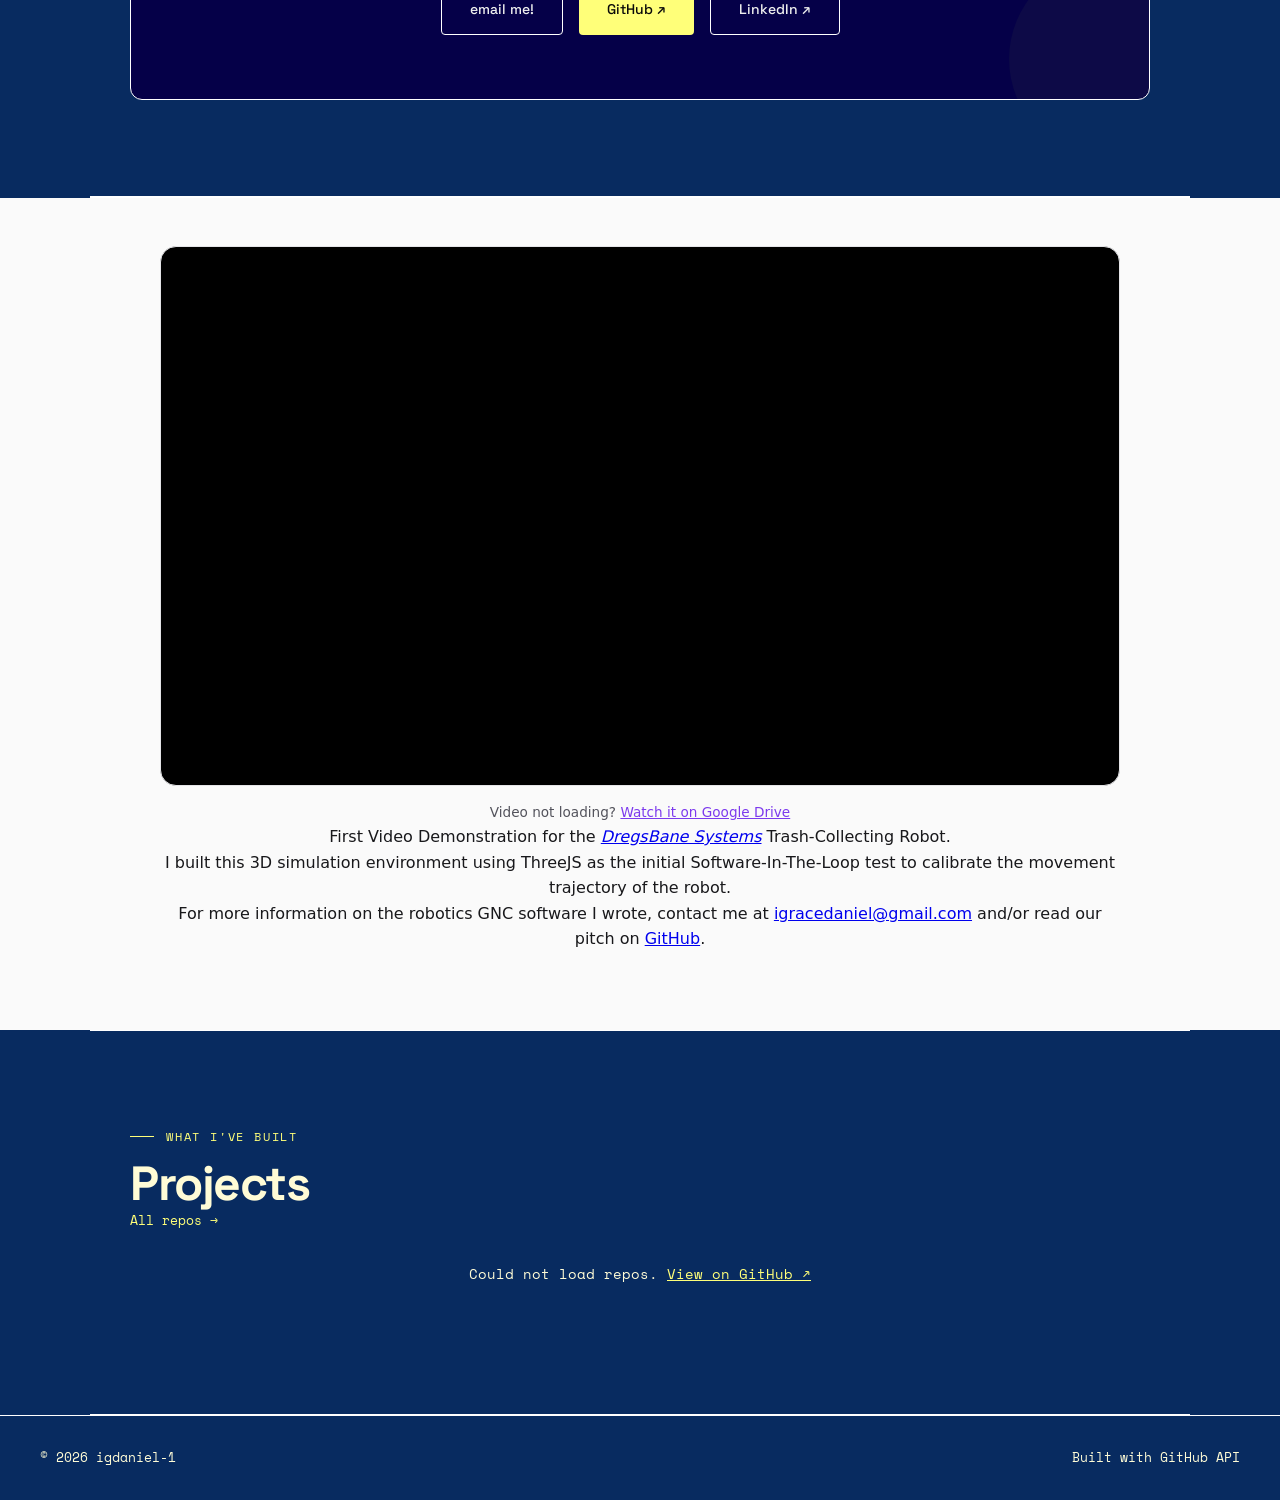
==== commit 47de3097: "new thumbnail for asl video and repo directory restructure" ====
--- a/index.html
+++ b/index.html
@@ -15,11 +15,11 @@
   <a class="nav-logo" href="#">igdaniel-1</a>
   <ul class="nav-links">
     <li><a href="#about">About</a></li>
-    <li><a href="blog.html">Blog</a></li>
+    <li><a href="pages/blog.html">Blog</a></li>
     <li><a href="#skills">Skills</a></li>
     <li><a href="#projects">Projects</a></li>
     <li><a href="#contact">Contact</a></li>
-    <li><a href="resume.html">Resume</a></li>
+    <li><a href="pages/resume.html">Resume</a></li>
   </ul>
 </nav>
 
@@ -32,11 +32,17 @@
     <p class="video-header-sub">Software Engineer</p>
     
     <div class="video-frame">
-      <iframe
+      <div class="video-frame" data-src="https://drive.google.com/file/d/1rAt8noJlOjkZhd_CKiujaat4O3Tz4XtV/preview" data-title="ASL Translation video">
+        <button type="button" class="video-poster" aria-label="Play ASL Translation video"
+                style="background-image:url('images/ASL_translate_i_widescreen.png')">
+          <span class="play-icon">▶</span>
+        </button>
+      </div>
+      <!-- <iframe
         src="https://drive.google.com/file/d/1rAt8noJlOjkZhd_CKiujaat4O3Tz4XtV/preview"
         title="ASL Translation video"
         allow="fullscreen"
-        allowfullscreen></iframe>
+        allowfullscreen></iframe> -->
     </div>
 
     <p class="video-header-fallback">
@@ -364,6 +370,17 @@
       }
     });
   })();
+
+  document.querySelectorAll('.video-frame[data-src]').forEach(frame => {
+  frame.querySelector('.video-poster').addEventListener('click', () => {
+    const iframe = document.createElement('iframe');
+    iframe.src = frame.dataset.src;
+    iframe.title = frame.dataset.title;
+    iframe.allow = 'fullscreen';
+    iframe.allowFullscreen = true;
+    frame.replaceChildren(iframe);
+  });
+});
 </script>
 </body>
 </html>
--- a/styles.css
+++ b/styles.css
@@ -775,7 +775,31 @@
     .contact-inner { padding: 2.5rem 1.5rem; }
     footer { flex-direction: column; gap: 0.75rem; text-align: center; }
   }
-
+.video-poster {
+  position: relative;
+  width: 100%;
+  height: 100%;
+  min-height: 240px;
+  border: 0;
+  cursor: pointer;
+  background-size: cover;
+  background-position: center;
+}
+.play-icon {
+  position: absolute;
+  inset: 0;
+  margin: auto;
+  width: 72px;
+  height: 72px;
+  display: grid;
+  place-items: center;
+  font-size: 1.75rem;
+  color: #fff;
+  background: rgba(0, 0, 0, 0.6);
+  border-radius: 50%;
+  transition: transform 0.15s ease;
+}
+.video-poster:hover .play-icon { transform: scale(1.1); }
 
 
 
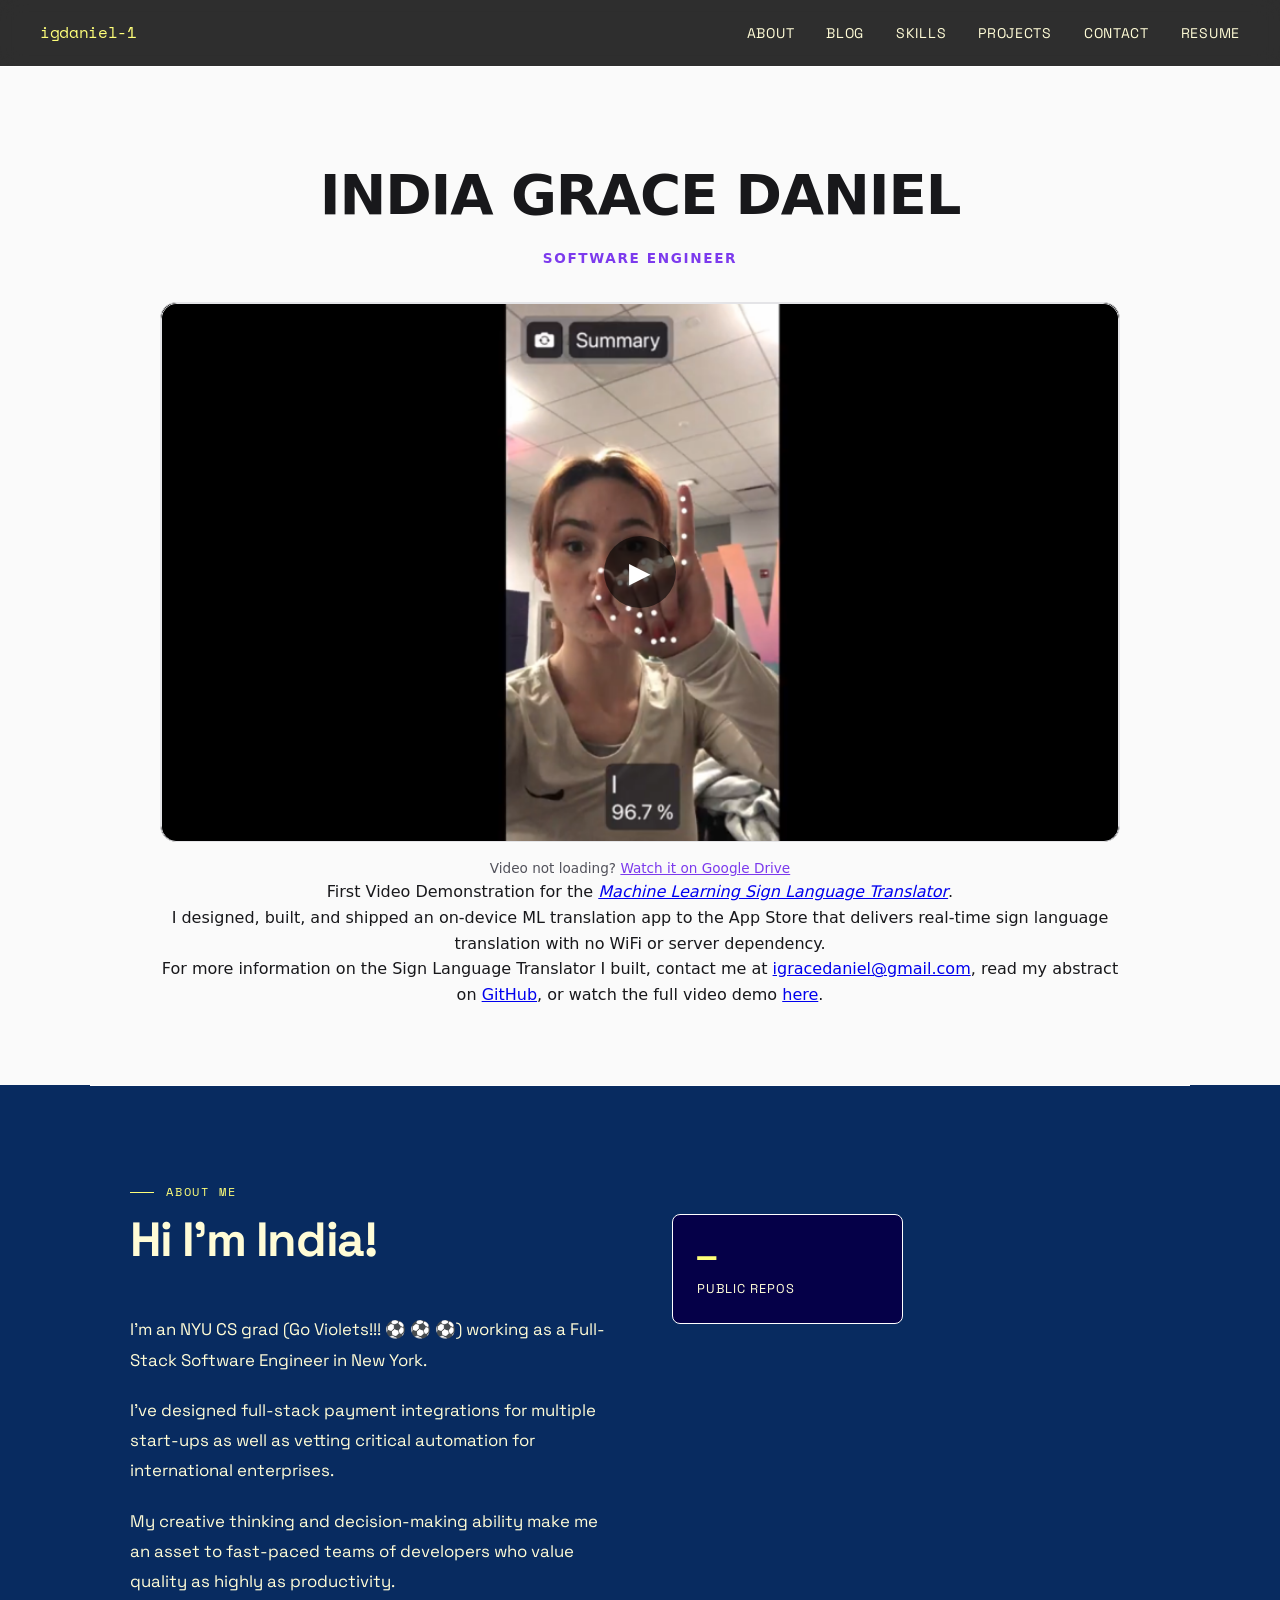
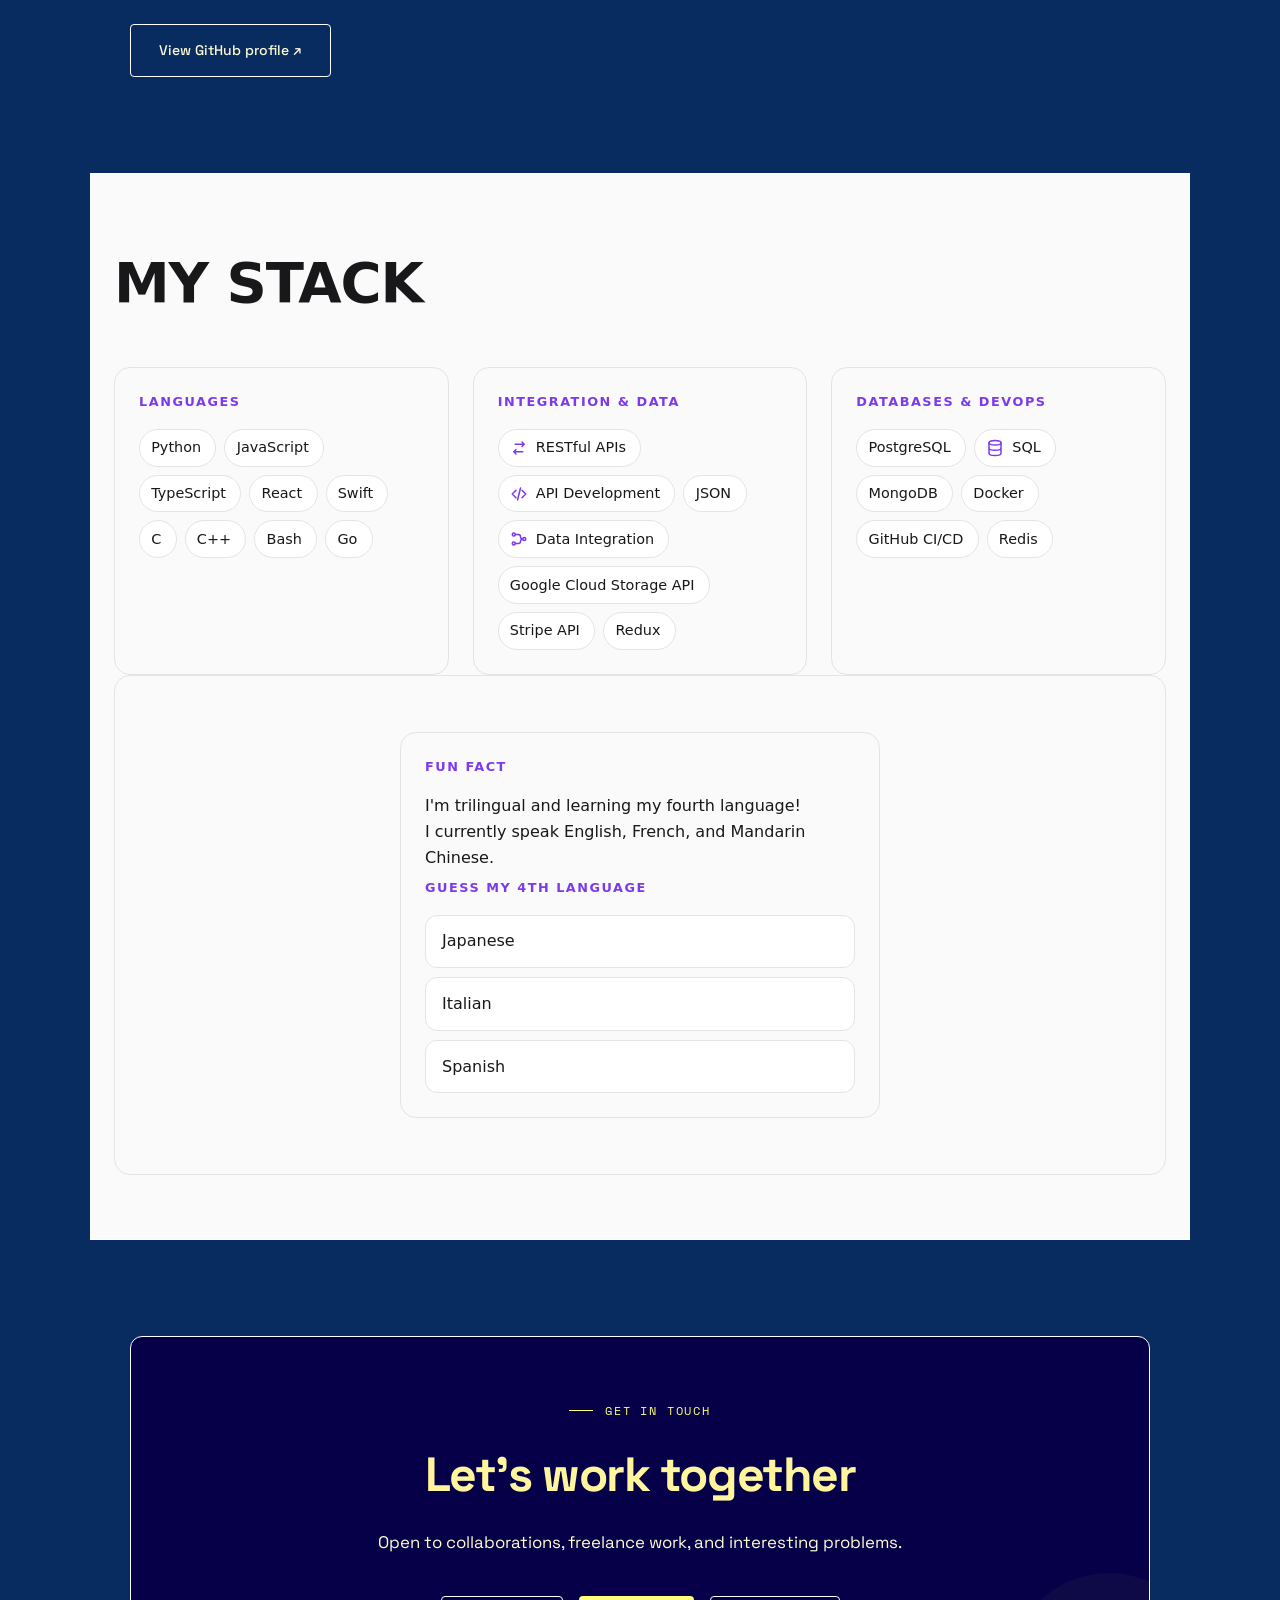
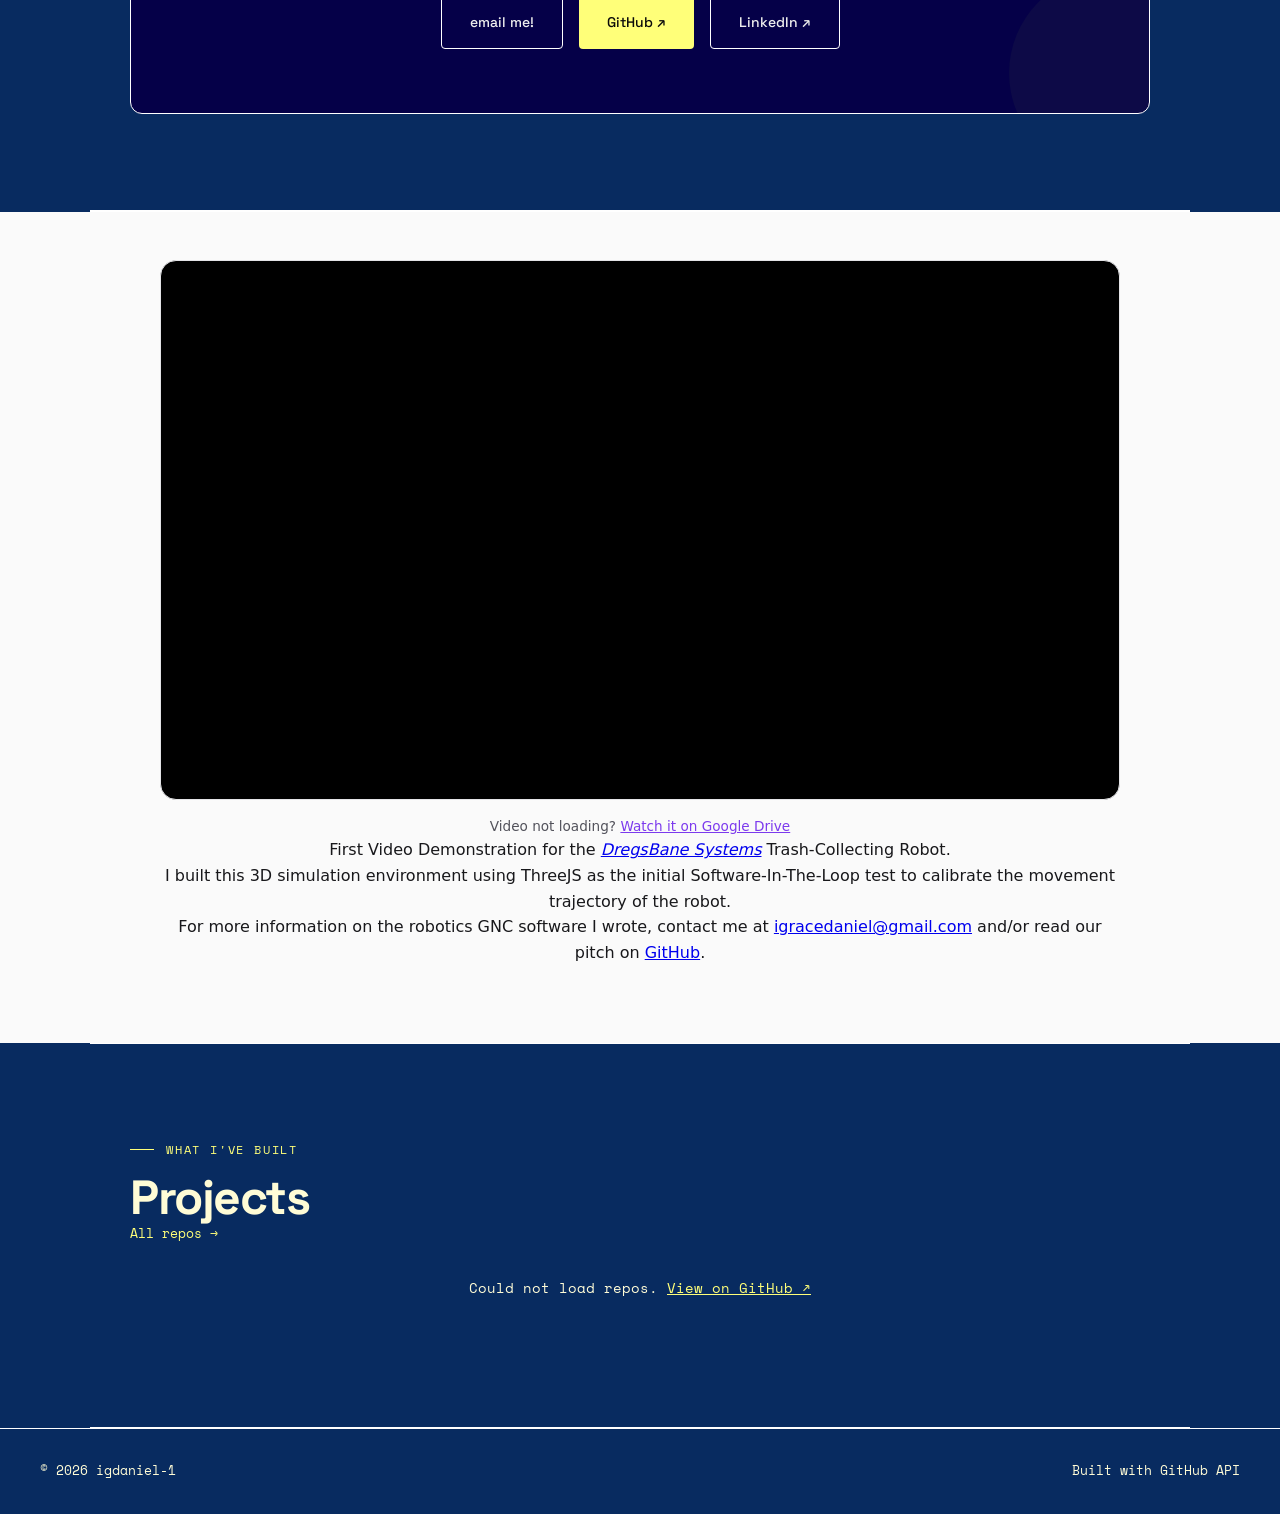
==== commit bb4f0007: "added interactive skills poll and styling" ====
--- a/index.html
+++ b/index.html
@@ -4,6 +4,7 @@
 <meta charset="UTF-8">
 <meta name="viewport" content="width=device-width, initial-scale=1.0">
 <title>igdaniel — Full-Stack Developer</title>
+<link rel="icon" type="image/x-icon" href="https://static.vecteezy.com/system/resources/previews/059/323/073/non_2x/a-delicate-cream-colored-flower-with-multiple-open-petals-free-png.png">
 <link rel="preconnect" href="https://fonts.googleapis.com">
 <link href="https://fonts.googleapis.com/css2?family=Space+Grotesk:wght@300;400;500;700&family=Space+Mono:wght@400;700&display=swap" rel="stylesheet">
 <link rel="stylesheet" href="styles.css">
@@ -177,27 +178,26 @@
       </ul>
     </div>
 
-    <div class="skills-group">
-      <h3>Fun fact</h3>
-      <ul>
-        <li>I'm trilingual and learning my fourth language!</li>
-        <li>
-          I currently speak English, French, and Mandarin Chinese.
-        </li>
-      </ul>
+    
+  </div>
+  <div class="skills-group">
+      
       <div class="poll" id="poll">
-            <h3 class="poll-question">Guess my 4th language</h3>
-
-            <div class="poll-options" id="poll-options">
-              <button type="button" class="poll-option">Japanese</button>
-              <button type="button" class="poll-option" data-correct>Italian</button>
-              <button type="button" class="poll-option">Spanish</button>
-            </div>
-
-            <div class="poll-result" id="poll-result" hidden role="status">Correct! Come Stai?</div>
-          </div>
-    </div>
-  </div>
+        <h3>Fun fact</h3>
+        <p>I'm trilingual and learning my fourth language!</p>
+        <p>I currently speak English, French, and Mandarin Chinese.</p>
+
+        <h3 id="poll-question">Guess my 4th language</h3>
+
+        <div class="poll-options" id="poll-options">
+          <button type="button" class="poll-option">Japanese</button>
+          <button type="button" class="poll-option" data-correct>Italian</button>
+          <button type="button" class="poll-option">Spanish</button>
+        </div>
+
+        <div class="poll-result" id="poll-result" hidden role="status">Correct! Come Stai?</div>
+      </div>
+    </div>
 </section>
 
 <div class="divider"></div>
--- a/styles.css
+++ b/styles.css
@@ -653,7 +653,7 @@
       --pl-accent: #7c3aed; --pl-good: #16a34a; --pl-bad: #dc2626;
     }
   }
-  .poll-question { margin: 0 0 1rem; font-size: 1.15rem; }
+  #poll-question { margin: 8px 0 1rem; }
   .poll-options { display: flex; flex-direction: column; gap: 0.6rem; }
   .poll-option {
     text-align: left;
@@ -705,7 +705,7 @@
   }
   .video-header-title {
     margin: 0;
-    margin-top: 20px;
+    margin-top: 8vw;
     font-size: clamp(2rem, 6vw, 3.5rem);
     font-weight: 800;
     letter-spacing: -0.02em;
